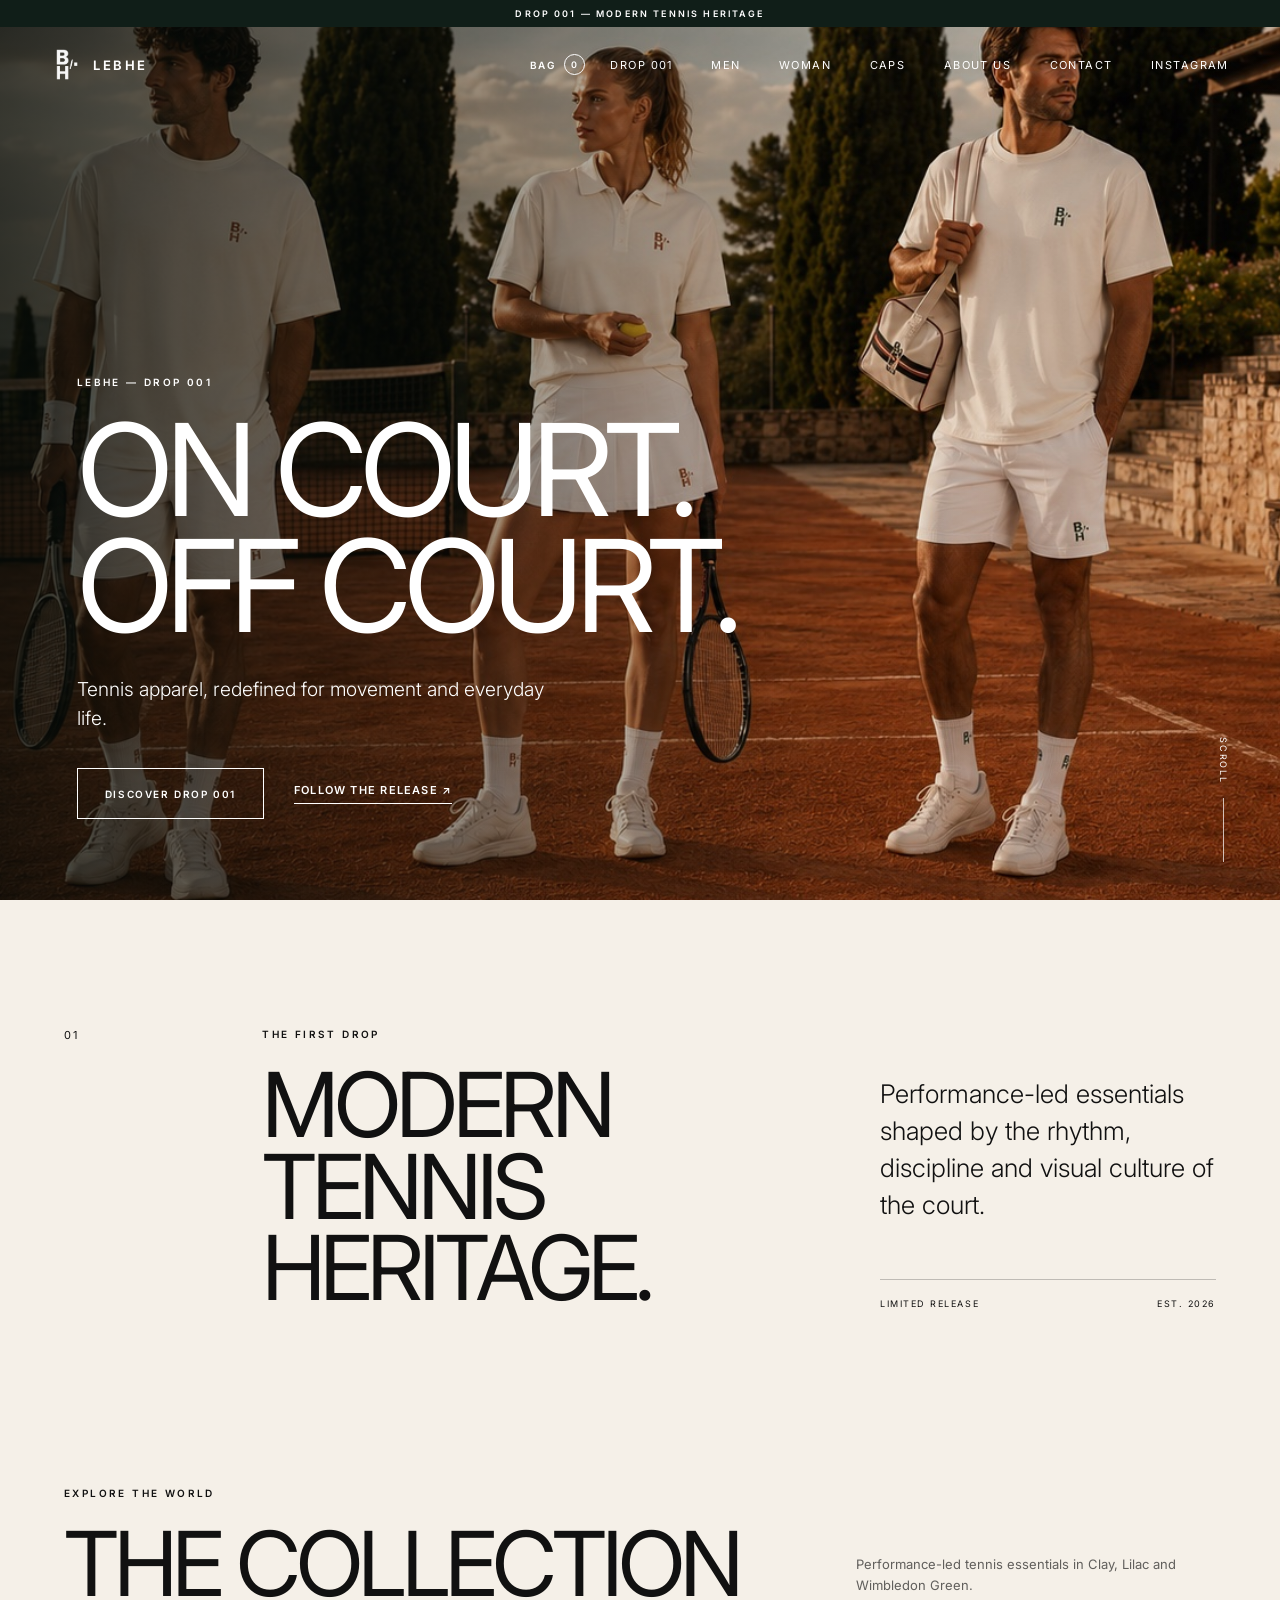
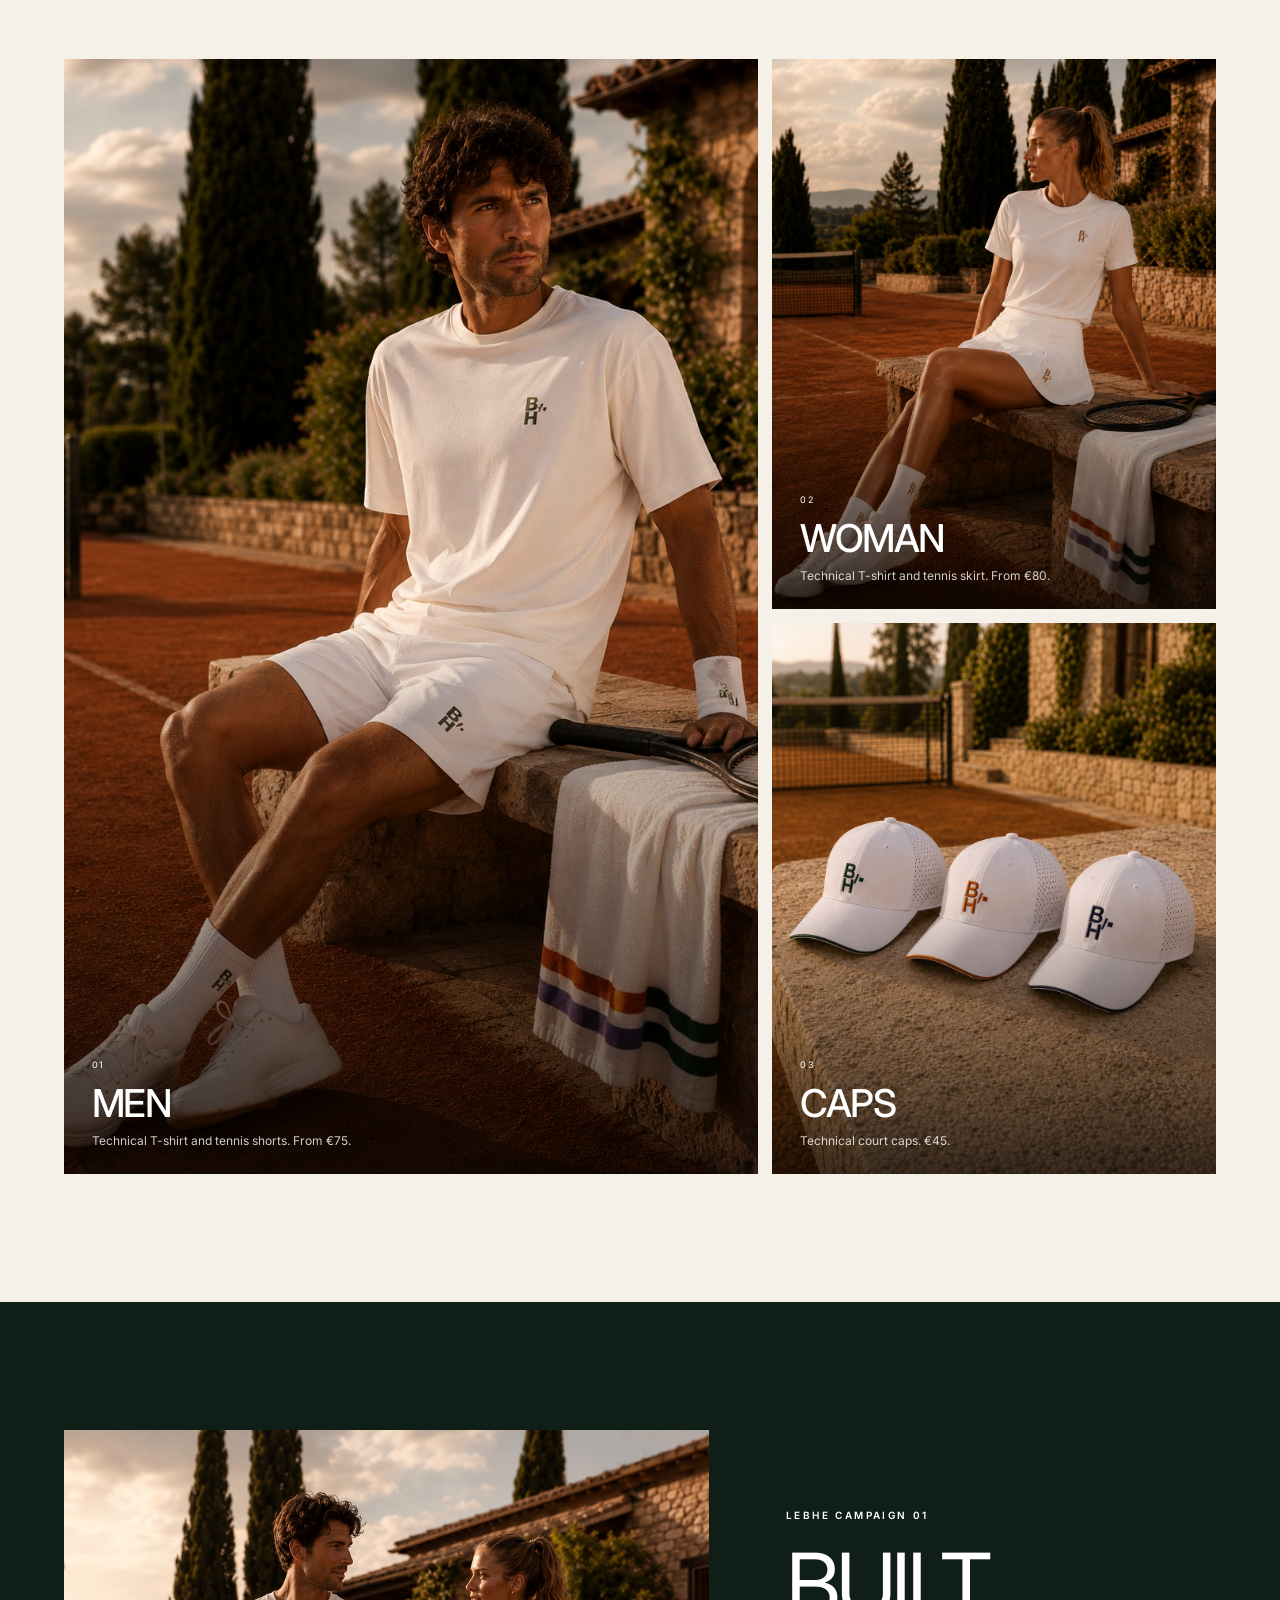
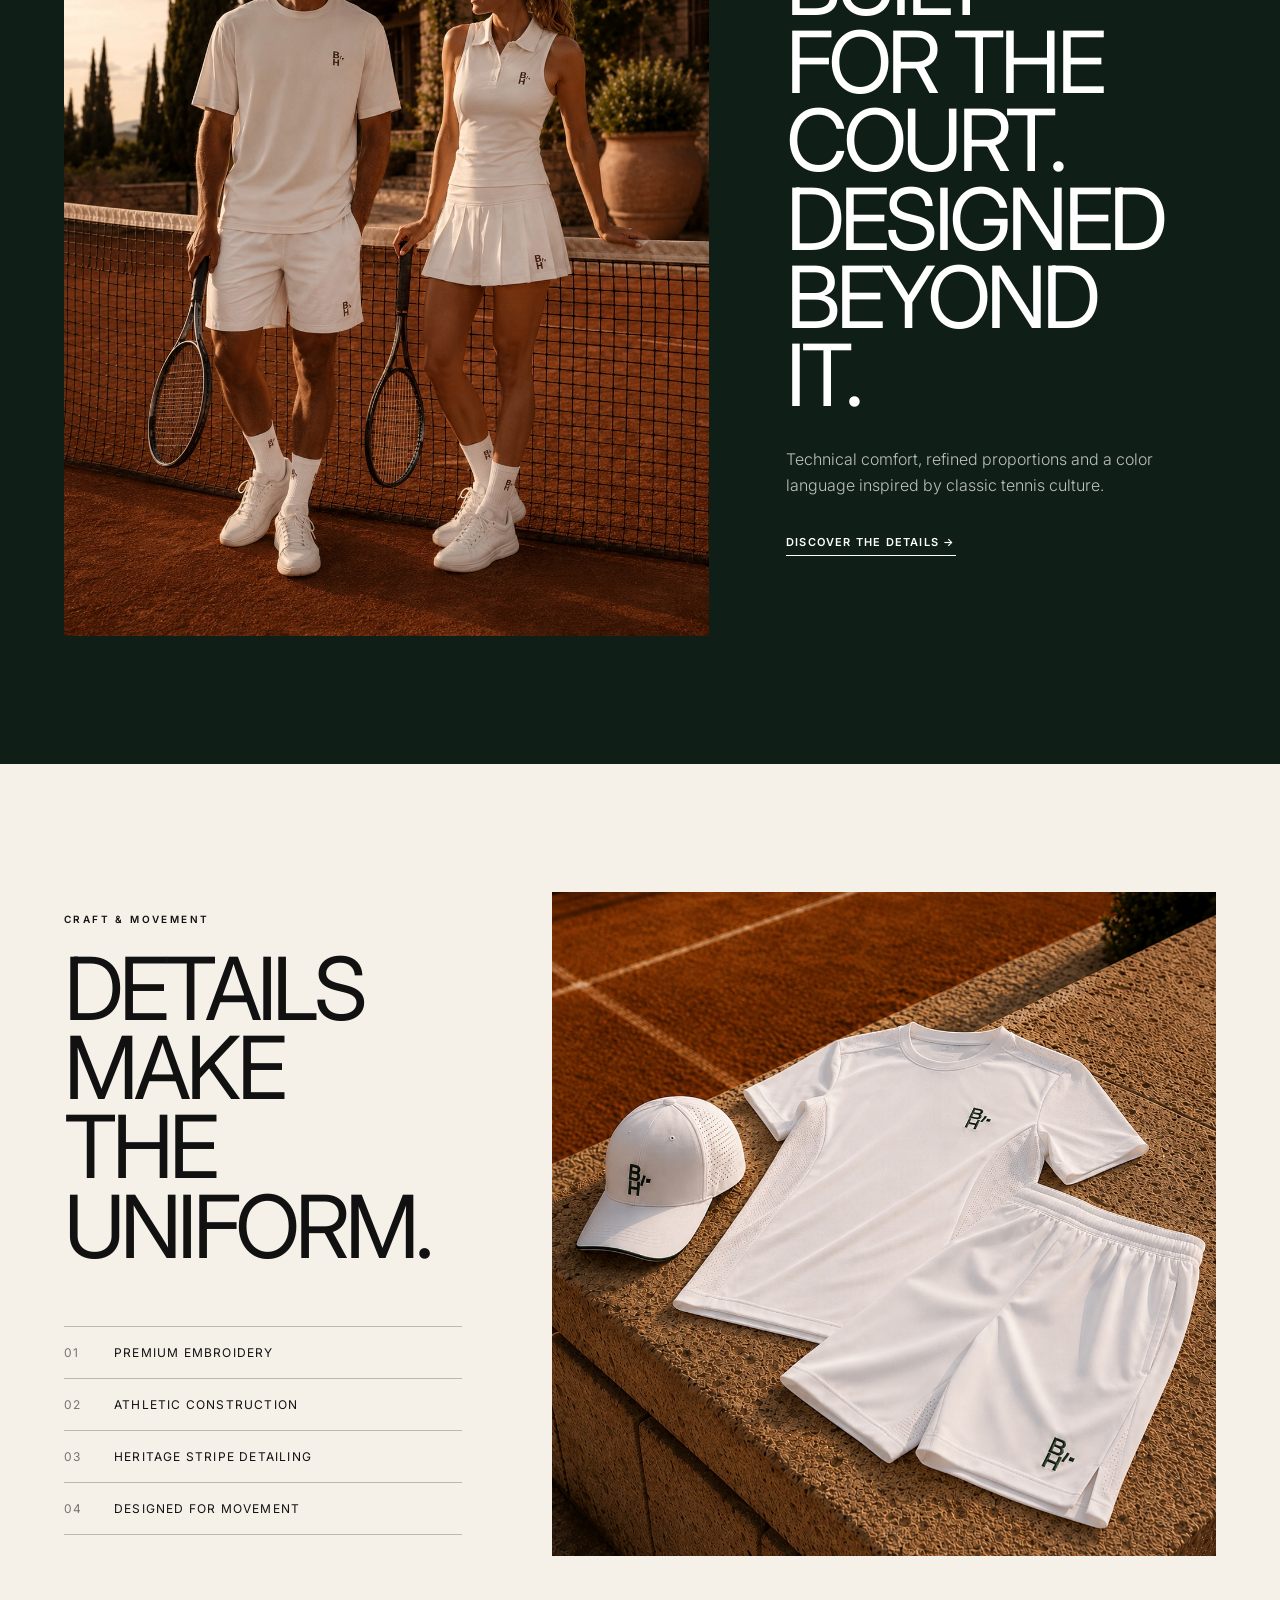
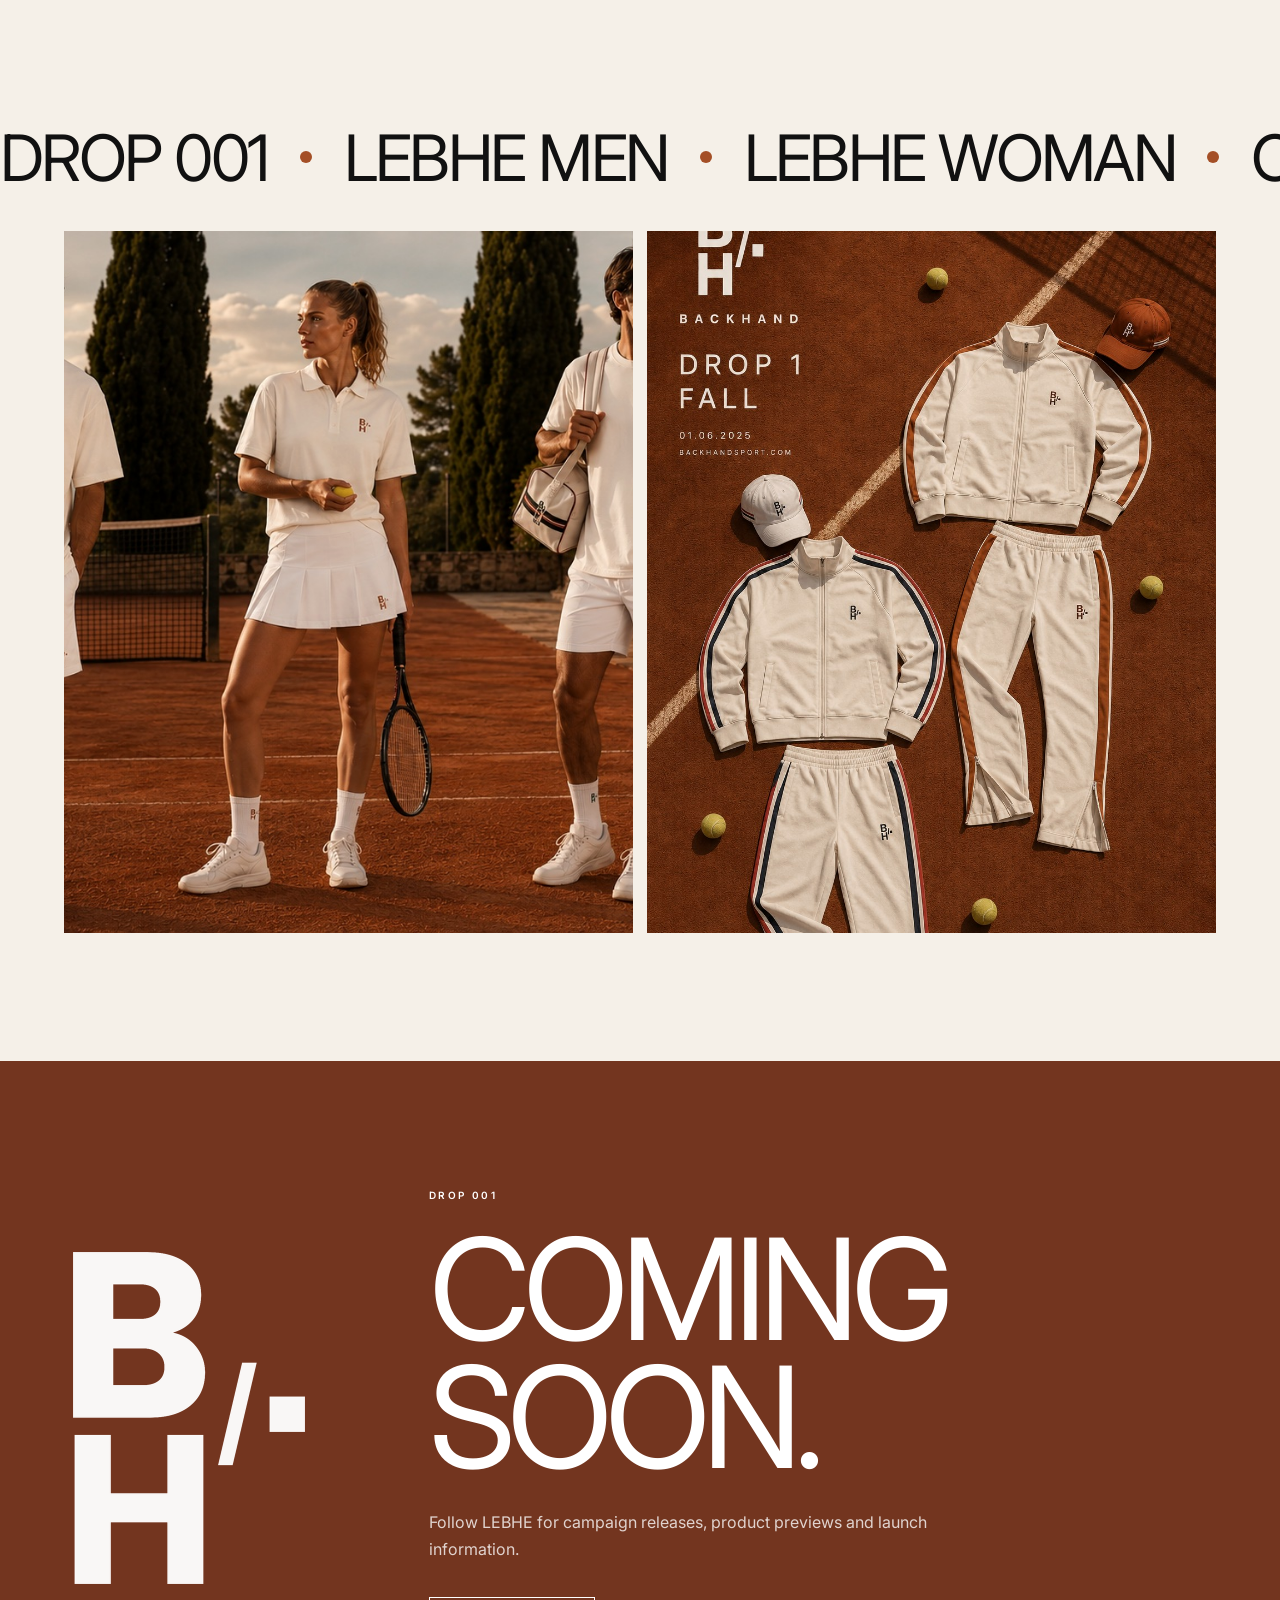
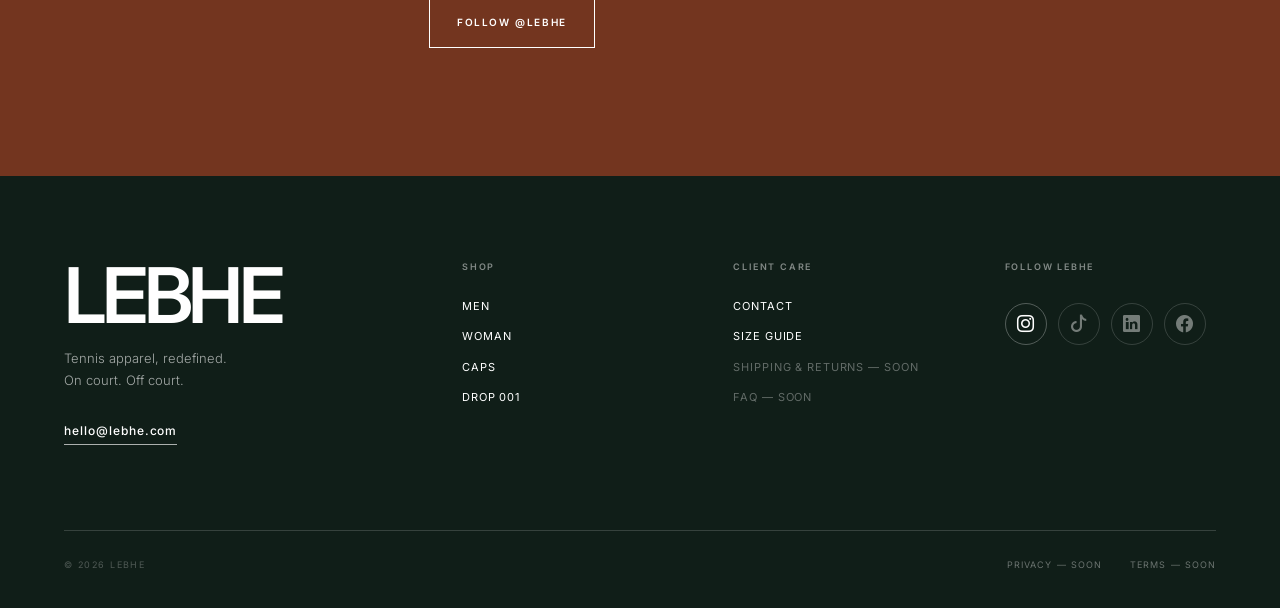
==== index.html @ 0750302a "Add prices to homepage collection cards" ====
<!doctype html>
<html lang="en">
<head>
  <meta charset="utf-8">
  <meta name="viewport" content="width=device-width, initial-scale=1">
  <meta   name="description"   content="Explore LEBHE Drop 001 — technical tennis apparel designed for movement, performance and life beyond the court." >
  <meta name="theme-color" content="#101e18">
  <title>LEBHE — On Court. Off Court.</title>
  <link rel="icon" href="favicon.png">
  <link rel="stylesheet" href="styles.css">
  <script src="script.js" defer></script>
</head>
<body>
  <div class="announcement">   DROP 001 — MODERN TENNIS HERITAGE </div>

  <header class="site-header" id="siteHeader">
    <a class="brand" href="#top" aria-label="LEBHE, home">
      <img src="assets/bh-logo-white.png" alt="" class="brand-mark brand-mark--light">
      <img src="assets/bh-logo-black.png" alt="" class="brand-mark brand-mark--dark">
      <span>LEBHE</span>
    </a>

    <button class="menu-toggle" id="menuToggle" aria-expanded="false" aria-controls="siteNav">
      <span></span><span></span>
      <span class="sr-only">Open menu</span>
    </button>

    <nav class="site-nav" id="siteNav" aria-label="Main navigation">
 <a href="#collection">DROP 001</a>
<a href="men.html">MEN</a>
<a href="woman.html">WOMAN</a>
<a href="caps.html">CAPS</a>
  <a href="#story">ABOUT US</a>
  <a href="#contact">CONTACT</a>
  <a
    href="https://www.instagram.com/lebhe/"
    target="_blank"
    rel="noopener"
  >
    INSTAGRAM
  </a>
</nav>
  </header>

  <main id="top">
    <section class="hero">
      <div class="hero-media" aria-hidden="true"></div>
      <div class="hero-shade"></div>
      <div class="hero-content reveal">
        <p class="eyebrow">LEBHE — DROP 001</p>
        <h1>ON COURT.<br>OFF COURT.</h1>
        <p class="hero-copy">Tennis apparel, redefined for movement and everyday life.</p>
        <div class="hero-actions">
          <a class="button button--light" href="#collection">Discover Drop 001</a>
          <a class="text-link text-link--light" href="https://www.instagram.com/lebhe/" target="_blank" rel="noopener">Follow the release ↗</a>
        </div>
      </div>
      <a class="scroll-cue" href="#story" aria-label="Scroll to the next section">
        <span>Scroll</span><i></i>
      </a>
    </section>

    <section class="intro section" id="story">
      <div class="section-number reveal">01</div>
      <div class="intro-copy reveal">
        <p class="eyebrow">THE FIRST DROP</p>
        <h2>MODERN<br>TENNIS HERITAGE.</h2>
      </div>
      <div class="intro-text reveal">
        <p>Performance-led essentials shaped by the rhythm, discipline and visual culture of the court.</p>
        <div class="meta-row">
          <span>LIMITED RELEASE</span>
          <span>EST. 2026</span>
        </div>
      </div>
    </section>
    
    <section class="collection section" id="collection">
      <div class="section-heading reveal">
        <div>
          <p class="eyebrow">EXPLORE THE WORLD</p>
          <h2>THE COLLECTION</h2>
        </div>
        <p>   Performance-led tennis essentials in Clay, Lilac   and Wimbledon Green. </p>
      </div>

<div class="editorial-grid">

  <a
    class="image-card image-card--tall reveal"
    href="men.html"
    aria-label="Explorar la colección LEBHE Men"
  >
    <img
      src="assets/hero-man.jpg"
      alt="Colección de tenis LEBHE para hombre: camiseta y pantalón"
    >
    <div class="image-card-overlay">
      <span>01</span>
      <h3>MEN</h3>
      <p>Technical T-shirt and tennis shorts. From €75.</p>
    </div>
  </a>

  <a
    class="image-card reveal"
    href="woman.html"
    aria-label="Explorar la colección LEBHE Woman"
  >
    <img
      src="assets/product-woman.jpg"
      alt="Colección de tenis LEBHE para mujer: camiseta y falda"
    >
    <div class="image-card-overlay">
      <span>02</span>
      <h3>WOMAN</h3>
      <p>Technical T-shirt and tennis skirt. From €80.</p>
    </div>
  </a>

  <a
    class="image-card reveal"
    href="caps.html"
    aria-label="Explorar las gorras LEBHE"
  >
    <img
      src="assets/caps.jpg"
      alt="Gorras técnicas blancas LEBHE en verde, clay y azul marino"
    >
    <div class="image-card-overlay">
      <span>03</span>
      <h3>CAPS</h3>
      <p>Technical court caps. €45.</p>
    </div>
  </a>

</div>
    </section>

    <section class="campaign section" id="campaign">
      <div class="campaign-image reveal">
        <img src="assets/campaign-couple.jpg" alt="Dos modelos con conjuntos LEBHE junto a una red de tenis">
      </div>
      <div class="campaign-copy reveal">
        <p class="eyebrow">LEBHE CAMPAIGN 01</p>
        <h2>BUILT FOR THE COURT.<br>DESIGNED BEYOND IT.</h2>
        <p>Technical comfort, refined proportions and a color language inspired by classic tennis culture.</p>
        <a class="text-link" href="#details">Discover the details →</a>
      </div>
    </section>

    <section class="details section" id="details">
      <div class="details-copy reveal">
        <p class="eyebrow">CRAFT & MOVEMENT</p>
        <h2>DETAILS MAKE<br>THE UNIFORM.</h2>
        <ul class="detail-list">
          <li><span>01</span>Premium embroidery</li>
          <li><span>02</span>Athletic construction</li>
          <li><span>03</span>Heritage stripe detailing</li>
          <li><span>04</span>Designed for movement</li>
        </ul>
      </div>
      <div class="details-image reveal">
        <img src="assets/details.jpg" alt="Detalles de una gorra LEBHE: bordado, rayas y tejido técnico">
      </div>
    </section>


    <section class="lookbook">
  <div class="lookbook-track" aria-hidden="true">
    <span>DROP 001</span><i></i>
    <span>LEBHE MEN</span><i></i>
    <span>LEBHE WOMAN</span><i></i>
    <span>ON COURT. OFF COURT.</span><i></i>
    <span>MODERN TENNIS HERITAGE</span><i></i>
    <span>DROP 001</span><i></i>
    <span>LEBHE MEN</span><i></i>
    <span>LEBHE WOMAN</span>
  </div>
      <div class="lookbook-grid">
        <figure class="reveal"><img src="assets/hero-woman.jpg" alt="Look femenino LEBHE en pista de tierra batida"></figure>
        <figure class="reveal"><img src="assets/flatlay.jpg" alt="Conjunto LEBHE colocado sobre una pista de tierra batida"></figure>
      </div>
    </section>

    <section class="coming-soon section">
      <img class="coming-logo reveal" src="assets/bh-logo-white.png" alt="Monograma BH de LEBHE">
      <div class="coming-copy reveal">
        <p class="eyebrow">DROP 001</p>
        <h2>COMING SOON.</h2>
        <p>Follow LEBHE for campaign releases, product previews and launch information.</p>
        <a class="button button--light" href="https://www.instagram.com/lebhe/" target="_blank" rel="noopener">Follow @lebhe</a>
      </div>
    </section>
  </main>

 <footer class="site-footer site-footer--pro" id="contact">

  <div class="footer-brand-block">
    <p class="footer-wordmark">LEBHE</p>

    <p class="footer-tagline">
      Tennis apparel, redefined.<br>
      On court. Off court.
    </p>

    <a
      class="footer-email"
      href="mailto:hello@lebhe.com"
    >
      hello@lebhe.com
    </a>
  </div>

  <div class="footer-column">
    <p class="footer-heading">Shop</p>

    <a href="men.html">Men</a>
    <a href="woman.html">Woman</a>
    <a href="caps.html">Caps</a>
    <a href="#collection">Drop 001</a>
  </div>

  <div class="footer-column">
    <p class="footer-heading">Client care</p>

    <a href="mailto:hello@lebhe.com">Contact</a>

    <span class="footer-disabled">
      Size guide — Soon
    </span>

    <span class="footer-disabled">
      Shipping & returns — Soon
    </span>

    <span class="footer-disabled">
      FAQ — Soon
    </span>
  </div>

 <div class="footer-column">
  <p class="footer-heading">Follow LEBHE</p>

  <div
    class="social-icons"
    aria-label="LEBHE social media"
  >

    <a
      class="social-icon"
      href="https://www.instagram.com/lebhe/"
      target="_blank"
      rel="noopener"
      aria-label="Instagram"
      title="Instagram"
    >
      <i class="bi bi-instagram" aria-hidden="true"></i>
    </a>

    <span
      class="social-icon social-icon--disabled"
      aria-label="TikTok — coming soon"
      title="TikTok — Coming soon"
    >
      <i class="bi bi-tiktok" aria-hidden="true"></i>
    </span>

    <span
      class="social-icon social-icon--disabled"
      aria-label="LinkedIn — coming soon"
      title="LinkedIn — Coming soon"
    >
      <i class="bi bi-linkedin" aria-hidden="true"></i>
    </span>

    <span
      class="social-icon social-icon--disabled"
      aria-label="Facebook — coming soon"
      title="Facebook — Coming soon"
    >
      <i class="bi bi-facebook" aria-hidden="true"></i>
    </span>

  </div>
</div>
<div class="footer-bottom">

  <p class="copyright">
    © <span id="year"></span> LEBHE
  </p>

  <div class="footer-legal">
    <span>Privacy — Soon</span>
    <span>Terms — Soon</span>
  </div>

</div>

</footer>
  <div class="custom-cursor" aria-hidden="true"></div>
</body>
</html>
---- styles.css ----
@import url('https://fonts.googleapis.com/css2?family=Inter:wght@300;400;500;600;700&display=swap');
@import url("https://cdn.jsdelivr.net/npm/bootstrap-icons@1.13.1/font/bootstrap-icons.min.css");

:root {
  --ivory: #f5f0e8;
  --cream: #e8ddd0;
  --clay: #a44f26;
  --deep-clay: #73351f;
  --green: #101e18;
  --navy: #1d2a42;
  --burgundy: #8b2f35;
  --charcoal: #111111;
  --white: #ffffff;
  --header-h: 76px;
}

* { box-sizing: border-box; }
html { scroll-behavior: smooth; }
body {
  margin: 0;
  background: var(--ivory);
  color: var(--charcoal);
  font-family: Inter, Helvetica, Arial, sans-serif;
  -webkit-font-smoothing: antialiased;
}
body.menu-open { overflow: hidden; }
img { display: block; width: 100%; }
a { color: inherit; text-decoration: none; }
button { font: inherit; }
.sr-only {
  position: absolute; width: 1px; height: 1px; padding: 0; margin: -1px;
  overflow: hidden; clip: rect(0,0,0,0); white-space: nowrap; border: 0;
}

.announcement {
  position: fixed; top: 0; inset-inline: 0; z-index: 100;
  height: 27px; display: grid; place-items: center;
  background: var(--green); color: var(--white);
  font-size: 9px; letter-spacing: .24em; font-weight: 600;
}
.site-header {
  position: fixed; top: 27px; inset-inline: 0; z-index: 90;
  height: var(--header-h); padding: 0 4vw;
  display: flex; align-items: center; justify-content: space-between;
  color: var(--white); transition: background .35s, color .35s, border-color .35s;
  border-bottom: 1px solid transparent;
}
.site-header.scrolled {
  background: rgba(245,240,232,.94); color: var(--charcoal);
  border-color: rgba(17,17,17,.14); backdrop-filter: blur(12px);
}
.brand { display: flex; align-items: center; gap: 11px; font-weight: 650; letter-spacing: .19em; font-size: 13px; }
.brand-mark { width: 31px; height: 31px; object-fit: contain; }
.brand-mark--dark { display: none; }
.site-header.scrolled .brand-mark--light { display: none; }
.site-header.scrolled .brand-mark--dark { display: block; }
.site-nav { display: flex; gap: clamp(22px, 3vw, 48px); font-size: 11px; text-transform: uppercase; letter-spacing: .13em; }
.site-nav a { position: relative; padding: 10px 0; }
.site-nav a::after { content:""; position:absolute; left:0; right:100%; bottom:4px; height:1px; background:currentColor; transition:right .3s; }
.site-nav a:hover::after { right:0; }
.menu-toggle { display: none; border: 0; background: transparent; color: inherit; width: 44px; height: 44px; cursor: pointer; }
.menu-toggle span:not(.sr-only) { display: block; width: 22px; height: 1px; margin: 6px auto; background: currentColor; transition: transform .3s; }

.hero { position: relative; min-height: 100svh; overflow: hidden; color: var(--white); }
.hero-media {
  position: absolute; inset: 0;
  background-image: url('assets/hero-woman.jpg');
  background-size: cover; background-position: center 30%;
  transform: scale(1.04); animation: heroDrift 16s ease-in-out infinite alternate;
}
@keyframes heroDrift { to { transform: scale(1.09) translate3d(0,-1%,0); } }
.hero-shade { position:absolute; inset:0; background: linear-gradient(90deg, rgba(5,11,8,.78) 0%, rgba(5,11,8,.35) 43%, rgba(5,11,8,.08) 70%); }
.hero-content {
  position: relative; z-index: 2; min-height: 100svh;
  padding: calc(var(--header-h) + 108px) 6vw 9vh;
  display: flex; flex-direction: column; justify-content: flex-end; align-items: flex-start;
}
.eyebrow { margin: 0 0 24px; font-size: 10px; font-weight: 600; letter-spacing: .24em; text-transform: uppercase; }
.hero h1, .section h2, .coming-soon h2 {
  margin: 0; font-weight: 400; line-height: .91; letter-spacing: -.055em; text-transform: uppercase;
}
.hero h1 { font-size: clamp(64px, 10vw, 155px); max-width: 1000px; }
.hero-copy { max-width: 470px; margin: 30px 0 0; font-size: clamp(15px,1.5vw,20px); line-height: 1.55; font-weight: 300; }
.hero-actions { display: flex; align-items: center; gap: 30px; margin-top: 34px; }
.button { display: inline-flex; justify-content: center; align-items: center; min-height: 51px; padding: 0 27px; border: 1px solid currentColor; font-size: 10px; font-weight: 600; letter-spacing: .16em; text-transform: uppercase; transition: background .25s, color .25s; }
.button--light { color: var(--white); }
.button--light:hover { background: var(--white); color: var(--charcoal); }
.text-link { display:inline-block; padding-bottom:6px; border-bottom:1px solid currentColor; font-size:11px; font-weight:600; letter-spacing:.11em; text-transform:uppercase; }
.text-link--light { color:var(--white); }
.scroll-cue { position:absolute; z-index:2; right:4vw; bottom:38px; display:flex; align-items:center; gap:14px; font-size:9px; letter-spacing:.2em; text-transform:uppercase; writing-mode:vertical-rl; }
.scroll-cue i { display:block; height:64px; width:1px; background:rgba(255,255,255,.7); }

.section { padding: clamp(90px, 10vw, 160px) 5vw; }
.intro { display:grid; grid-template-columns: .35fr 1.35fr .8fr; gap:4vw; align-items:start; }
.section-number { font-size:11px; letter-spacing:.18em; }
.intro h2, .section-heading h2, .campaign h2, .details h2 { font-size: clamp(48px, 7vw, 108px); }
.intro-text { align-self:end; max-width:420px; }
.intro-text > p { font-size: clamp(18px,2vw,26px); line-height:1.45; font-weight:300; }
.meta-row { display:flex; justify-content:space-between; gap:20px; margin-top:55px; padding-top:18px; border-top:1px solid rgba(17,17,17,.24); font-size:9px; letter-spacing:.17em; }

.collection { padding-top: 50px; }
.section-heading { display:flex; align-items:end; justify-content:space-between; gap:40px; margin-bottom:55px; }
.section-heading h2 { margin-top:0; }
.section-heading > p { max-width:360px; margin:0 0 8px; line-height:1.6; font-size:13px; color:rgba(17,17,17,.65); }
.editorial-grid { display:grid; grid-template-columns:1.22fr .78fr; grid-template-rows:repeat(2, minmax(320px, 43vw)); gap:14px; }
.image-card { position:relative; overflow:hidden; background:#d9d0c6; }
.image-card--tall { grid-row:1 / 3; }
.image-card img { height:100%; object-fit:cover; transition:transform .8s cubic-bezier(.2,.75,.2,1); }
.image-card:hover img { transform:scale(1.035); }
.image-card::after { content:""; position:absolute; inset:0; background:linear-gradient(180deg,transparent 50%,rgba(0,0,0,.7)); }
.image-card-overlay { position:absolute; z-index:2; inset:auto 28px 26px; color:var(--white); }
.image-card-overlay span { font-size:9px; letter-spacing:.16em; }
.image-card-overlay h3 { margin:8px 0 7px; font-size:clamp(28px,3vw,52px); font-weight:500; letter-spacing:-.04em; }
.image-card-overlay p { margin:0; font-size:12px; opacity:.8; }

.campaign { background:var(--green); color:var(--white); display:grid; grid-template-columns:1.2fr .8fr; gap:6vw; align-items:center; }
.campaign-image { min-height:740px; overflow:hidden; }
.campaign-image img { height:100%; min-height:740px; object-fit:cover; object-position:center 30%; transition:transform 1s ease; }
.campaign-image:hover img { transform:scale(1.02); }
.campaign-copy { padding-right:4vw; }
.campaign-copy h2 { font-size:clamp(52px,6.7vw,104px); }
.campaign-copy > p:not(.eyebrow) { max-width:490px; margin:32px 0; line-height:1.65; color:rgba(255,255,255,.72); font-weight:300; }

.details { display:grid; grid-template-columns:.75fr 1.25fr; gap:7vw; align-items:center; }
.details h2 { font-size:clamp(52px,6.8vw,105px); }
.detail-list { list-style:none; padding:0; margin:60px 0 0; border-top:1px solid rgba(17,17,17,.25); }
.detail-list li { display:grid; grid-template-columns:50px 1fr; padding:18px 0; border-bottom:1px solid rgba(17,17,17,.25); font-size:12px; letter-spacing:.1em; text-transform:uppercase; }
.detail-list span { opacity:.55; }
.details-image { overflow:hidden; }
.details-image img { aspect-ratio:1/1; object-fit:cover; transition:transform 1s ease; }
.details-image:hover img { transform:scale(1.025); }

.lookbook { overflow:hidden; padding:0 0 clamp(90px,10vw,150px); }
.lookbook-track { width:max-content; display:flex; align-items:center; gap:32px; padding:35px 0; animation:marquee 30s linear infinite; font-size:clamp(30px,5vw,82px); letter-spacing:-.04em; white-space:nowrap; }
.lookbook-track i { width:12px; height:12px; background:var(--clay); border-radius:50%; }
@keyframes marquee { to { transform:translateX(-50%); } }
.lookbook-grid { display:grid; grid-template-columns:1fr 1fr; gap:14px; padding:0 5vw; }
.lookbook-grid figure { margin:0; overflow:hidden; height:min(78vh,900px); }
.lookbook-grid img { height:100%; object-fit:cover; transition:transform .8s ease; }
.lookbook-grid figure:hover img { transform:scale(1.03); }

.coming-soon { min-height:78vh; background:var(--deep-clay); color:var(--white); display:grid; grid-template-columns:.35fr 1fr; align-items:center; gap:7vw; }
.coming-logo { max-width:250px; opacity:.92; }
.coming-copy h2 { font-size:clamp(74px,11vw,175px); }
.coming-copy > p:not(.eyebrow) { max-width:500px; line-height:1.65; opacity:.78; margin:28px 0 35px; }

.site-footer { padding:65px 5vw 45px; background:var(--charcoal); color:var(--white); display:grid; grid-template-columns:1.2fr 1fr auto; gap:40px; align-items:end; }
.footer-wordmark { margin:0 0 12px; font-size:clamp(46px,6vw,90px); font-weight:600; letter-spacing:-.05em; }
.site-footer > div:first-child > p:last-child { margin:0; font-size:12px; opacity:.55; }
.footer-links { display:grid; grid-template-columns:repeat(2,minmax(110px,1fr)); gap:17px 35px; font-size:10px; letter-spacing:.14em; text-transform:uppercase; }
.copyright { margin:0; font-size:9px; letter-spacing:.16em; opacity:.55; }

.reveal { opacity:0; transform:translateY(28px); transition:opacity .8s ease, transform .8s cubic-bezier(.2,.75,.25,1); }
.reveal.visible { opacity:1; transform:none; }

@media (max-width: 850px) {
  :root { --header-h: 64px; }
  .site-header { padding:0 20px; }
  .menu-toggle { display:block; z-index:2; }
  .site-nav {
    position:fixed; inset:27px 0 0; background:var(--ivory); color:var(--charcoal);
    display:flex; flex-direction:column; justify-content:center; align-items:center; gap:28px;
    transform:translateY(-110%); transition:transform .4s cubic-bezier(.2,.75,.2,1);
    font-size:15px;
  }
  .site-nav.open { transform:none; }
  .site-header:not(.scrolled) .brand-mark--light { display:block; }
  .site-header:not(.scrolled) .brand-mark--dark { display:none; }
  .site-header.menu-active { color:var(--charcoal); }
  .site-header.menu-active .brand-mark--light { display:none; }
  .site-header.menu-active .brand-mark--dark { display:block; }
  .site-header.menu-active .menu-toggle span:first-child { transform:translateY(3.5px) rotate(45deg); }
  .site-header.menu-active .menu-toggle span:nth-child(2) { transform:translateY(-3.5px) rotate(-45deg); }
  .hero-content { padding-inline:24px; padding-bottom:70px; }
  .hero h1 { font-size:clamp(56px,17vw,90px); }
  .hero-shade { background:linear-gradient(0deg,rgba(5,11,8,.82) 0%,rgba(5,11,8,.16) 70%); }
  .hero-media { background-position:60% center; }
  .hero-actions { flex-direction:column; align-items:flex-start; gap:22px; }
  .scroll-cue { display:none; }
  .section { padding:88px 22px; }
  .intro { grid-template-columns:1fr; gap:28px; }
  .section-number { display:none; }
  .intro-text { max-width:none; }
  .section-heading { align-items:flex-start; flex-direction:column; margin-bottom:34px; }
  .editorial-grid { grid-template-columns:1fr; grid-template-rows:none; }
  .image-card, .image-card--tall { min-height:65vh; grid-row:auto; }
  .campaign { grid-template-columns:1fr; gap:55px; }
  .campaign-image, .campaign-image img { min-height:70vh; }
  .campaign-copy { padding:0; }
  .details { grid-template-columns:1fr; gap:55px; }
  .details-copy { order:2; }
  .details-image { order:1; }
  .lookbook-grid { grid-template-columns:1fr; padding:0 12px; }
  .lookbook-grid figure { height:75vh; }
  .coming-soon { grid-template-columns:1fr; text-align:left; }
  .coming-logo { max-width:140px; }
  .site-footer { grid-template-columns:1fr; align-items:start; }
  .copyright { margin-top:20px; }
}/* Cápsulas de color */
.capsules {
  padding-top: 45px;
  background: var(--cream);
}

.capsule-grid {
  display: grid;
  grid-template-columns: repeat(2, minmax(0, 1fr));
  gap: 14px;
}

.capsule-card {
  --accent: var(--clay);

  position: relative;
  aspect-ratio: 4 / 5;
  overflow: hidden;
  background: #d8d0c6;
  color: var(--white);
}

.capsule-card[data-accent="orange"] {
  --accent: #b95a2c;
}

.capsule-card[data-accent="lilac"] {
  --accent: #9b86b8;
}

.capsule-card[data-accent="green"] {
  --accent: #123f2b;
}

.capsule-card::after {
  content: "";
  position: absolute;
  inset: 0;
  background:
    linear-gradient(
      180deg,
      transparent 48%,
      rgba(0, 0, 0, 0.72) 100%
    );
}

.capsule-card img {
  height: 100%;
  object-fit: cover;
  transition: transform 1s cubic-bezier(.2, .75, .2, 1);
}

.capsule-card:hover img {
  transform: scale(1.035);
}

.capsule-card__content {
  position: absolute;
  right: 28px;
  bottom: 26px;
  left: 28px;
  z-index: 2;
}

.capsule-card__content span {
  display: flex;
  align-items: center;
  gap: 10px;
  font-size: 9px;
  letter-spacing: 0.17em;
}

.capsule-card__content span::before {
  content: "";
  width: 9px;
  height: 9px;
  border-radius: 50%;
  background: var(--accent);
}

.capsule-card__content h3 {
  margin: 10px 0 0;
  font-size: clamp(30px, 4vw, 62px);
  font-weight: 400;
  letter-spacing: -0.045em;
}

@media (max-width: 850px) {
  .capsule-grid {
    grid-template-columns: 1fr;
  }

  .capsule-card {
    min-height: 68vh;
    aspect-ratio: auto;
  }
}/* Acabado editorial */
body {
  overflow-x: hidden;
}

::selection {
  background: var(--clay);
  color: var(--white);
}

section[id],
article[id],
footer[id] {
  scroll-margin-top: 110px;
}

h1,
h2,
h3 {
  text-wrap: balance;
}

a:focus-visible,
button:focus-visible {
  outline: 1px solid currentColor;
  outline-offset: 5px;
}

.image-card img,
.capsule-card img,
.campaign-image img,
.details-image img,
.lookbook-grid img {
  filter: saturate(0.94) contrast(1.025);
}
/* Cursor circular */
.custom-cursor {
  position: fixed;
  top: 0;
  left: 0;
  z-index: 9999;

  width: 18px;
  height: 18px;

  border: 1px solid #ffffff;
  border-radius: 50%;
  background: transparent;

  opacity: 0;
  pointer-events: none;
  mix-blend-mode: difference;

  transform: translate(-50%, -50%);

  transition:
    width 220ms ease,
    height 220ms ease,
    background-color 220ms ease,
    opacity 160ms ease;
}

.custom-cursor.is-visible {
  opacity: 1;
}

.custom-cursor.is-hovering {
  width: 52px;
  height: 52px;
  background-color: #ffffff;
}

/* Ocultar el cursor tradicional solo en ordenador */
@media (hover: hover) and (pointer: fine) {
  body,
  a,
  button {
    cursor: none;
  }
}

/* No mostrar el cursor personalizado en móvil o tablet */
@media (hover: none), (pointer: coarse) {
  .custom-cursor {
    display: none;
  }
}


/* Highlight elegante del menú */
.site-nav a {
  position: relative;
  display: inline-block;

  transition:
    opacity 220ms ease,
    transform 220ms ease,
    color 220ms ease;
}

.site-nav a::after {
  content: "";
  position: absolute;

  right: 100%;
  bottom: -5px;
  left: 0;

  height: 1px;
  background: currentColor;

  transition: right 280ms cubic-bezier(0.22, 1, 0.36, 1);
}

.site-nav a:hover {
  color: var(--clay, #b45c36);
  transform: translateY(-2px);
}

.site-nav a:hover::after {
  right: 0;
}

/* En la cabecera transparente se mantiene un contraste claro */
.site-header:not(.scrolled) .site-nav a:hover {
  color: #ffffff;
}
/* Colecciones LEBHE Men y LEBHE Woman */
.gender-collections {
  padding: 80px 24px;
  background: #f4f1ea;
}

.gender-collection {
  max-width: 1500px;
  margin: 0 auto 120px;
}

.gender-collection:last-child {
  margin-bottom: 0;
}

.gender-collection .section-heading {
  margin-bottom: 32px;
}

.gender-collection .section-heading h2 {
  margin: 8px 0 0;
  font-size: clamp(42px, 7vw, 100px);
  font-weight: 400;
  line-height: 0.95;
  letter-spacing: -0.05em;
}

/* Tres colores por colección */
.set-grid {
  display: grid;
  grid-template-columns: repeat(3, minmax(0, 1fr));
  gap: 14px;
}

.set-card {
  position: relative;
  aspect-ratio: 4 / 5;
  overflow: hidden;
  background: #d9d4cc;
  color: #ffffff;
}

.set-card::after {
  content: "";
  position: absolute;
  inset: 0;
  background:
    linear-gradient(
      180deg,
      transparent 48%,
      rgba(0, 0, 0, 0.72) 100%
    );
  pointer-events: none;
}

.set-card img {
  width: 100%;
  height: 100%;
  display: block;
  object-fit: cover;

  transition:
    transform 900ms cubic-bezier(0.22, 1, 0.36, 1),
    filter 500ms ease;
}

.set-card:hover img {
  transform: scale(1.035);
  filter: brightness(0.94);
}

.set-card__label {
  position: absolute;
  right: 24px;
  bottom: 24px;
  left: 24px;
  z-index: 2;
}

.set-card__label span {
  display: flex;
  align-items: center;
  gap: 9px;

  font-size: 10px;
  letter-spacing: 0.16em;
}

.set-card__label span::before {
  content: "";
  width: 9px;
  height: 9px;
  border-radius: 50%;
  background: #ffffff;
}

/* Color identificativo de cada set */
.set-card[data-color="orange"] .set-card__label span::before {
  background: #b95b32;
}

.set-card[data-color="lilac"] .set-card__label span::before {
  background: #665078;
}

.set-card[data-color="green"] .set-card__label span::before {
  background: #153d2d;
}

.set-card__label h3 {
  margin: 10px 0 0;
  font-size: clamp(24px, 3vw, 46px);
  font-weight: 400;
  line-height: 1;
  letter-spacing: -0.035em;
}

/* Tablet */
@media (max-width: 1000px) {
  .set-grid {
    grid-template-columns: repeat(2, minmax(0, 1fr));
  }
}

/* Móvil */
@media (max-width: 650px) {
  .gender-collections {
    padding: 60px 14px;
  }

  .gender-collection {
    margin-bottom: 80px;
  }

  .set-grid {
    grid-template-columns: 1fr;
  }

  .set-card {
    min-height: 68vh;
    aspect-ratio: auto;
  }
}
@media (prefers-reduced-motion: reduce) {
  html { scroll-behavior:auto; }
  *, *::before, *::after { animation-duration:.01ms !important; animation-iteration-count:1 !important; transition-duration:.01ms !important; }
}
/* Professional LEBHE footer */

.site-footer.site-footer--pro {
  display: grid;
  grid-template-columns:
    minmax(280px, 1.6fr)
    repeat(3, minmax(130px, 1fr));

  gap: 60px;
  align-items: start;

  padding: 85px 5vw 38px;

  background: var(--green);
  color: var(--white);
}

.site-footer--pro .footer-brand-block {
  max-width: 420px;
}

.site-footer--pro .footer-wordmark {
  margin: 0 0 18px;

  font-size: clamp(52px, 6vw, 94px);
  font-weight: 600;
  line-height: 0.9;
  letter-spacing: -0.055em;
}

.site-footer--pro .footer-tagline {
  margin: 0 0 28px;

  font-size: 13px;
  font-weight: 300;
  line-height: 1.65;

  color: rgba(255, 255, 255, 0.62);
}

.site-footer--pro .footer-email {
  display: inline-block;

  padding-bottom: 6px;

  border-bottom: 1px solid rgba(255, 255, 255, 0.65);

  font-size: 12px;
  font-weight: 500;
  letter-spacing: 0.08em;

  transition:
    color 220ms ease,
    border-color 220ms ease;
}

.site-footer--pro .footer-email:hover {
  color: var(--clay);
  border-color: var(--clay);
}

.footer-column {
  display: flex;
  flex-direction: column;
  align-items: flex-start;
  gap: 15px;
}

.footer-heading {
  margin: 0 0 12px;

  font-size: 9px;
  font-weight: 600;
  letter-spacing: 0.2em;
  text-transform: uppercase;

  color: rgba(255, 255, 255, 0.48);
}

.footer-column a,
.footer-column span {
  font-size: 11px;
  line-height: 1.4;
  letter-spacing: 0.08em;
  text-transform: uppercase;
}

.footer-column a {
  transition:
    color 220ms ease,
    transform 220ms ease;
}

.footer-column a:hover {
  color: var(--clay);
  transform: translateX(4px);
}

.footer-disabled {
  color: rgba(255, 255, 255, 0.34);
  cursor: default;
}

.footer-bottom {
  grid-column: 1 / -1;

  display: flex;
  justify-content: space-between;
  align-items: center;
  gap: 30px;

  margin-top: 25px;
  padding-top: 28px;

  border-top: 1px solid rgba(255, 255, 255, 0.16);
}

.site-footer--pro .copyright {
  margin: 0;

  font-size: 9px;
  letter-spacing: 0.16em;

  color: rgba(255, 255, 255, 0.48);
}

.footer-legal {
  display: flex;
  gap: 28px;

  font-size: 9px;
  letter-spacing: 0.12em;
  text-transform: uppercase;

  color: rgba(255, 255, 255, 0.38);
}

@media (max-width: 900px) {
  .site-footer.site-footer--pro {
    grid-template-columns: repeat(2, minmax(0, 1fr));
    gap: 50px 30px;
  }

  .footer-brand-block {
    grid-column: 1 / -1;
  }
}

@media (max-width: 560px) {
  .site-footer.site-footer--pro {
    grid-template-columns: 1fr;
    padding: 70px 22px 32px;
  }

  .footer-brand-block {
    grid-column: auto;
  }

  .footer-bottom {
    flex-direction: column;
    align-items: flex-start;
  }

  .footer-legal {
    flex-direction: column;
    gap: 12px;
  }
}
/* LEBHE social icons */

.social-icons {
  display: flex;
  flex-wrap: wrap;
  gap: 11px;
  margin-top: 4px;
}

.footer-column .social-icon {
  width: 42px;
  height: 42px;

  display: inline-flex;
  align-items: center;
  justify-content: center;

  background-color: transparent;
  border: 1px solid rgba(255, 255, 255, 0.28);
  border-radius: 50%;

  color: var(--white);
  font-size: 17px;
  line-height: 1;

  transition:
    color 220ms ease,
    background-color 220ms ease,
    border-color 220ms ease,
    transform 220ms ease;
}

.footer-column .social-icon i {
  color: inherit;
  font-size: inherit;
}

.footer-column a.social-icon:hover {
  color: var(--green);
  background-color: var(--clay);
  border-color: var(--clay);
  transform: translateY(-3px);
}

.footer-column .social-icon--disabled {
  color: rgba(255, 255, 255, 0.42);
  background-color: transparent;
  border-color: rgba(255, 255, 255, 0.16);
  cursor: default;
}

@media (max-width: 560px) {
  .footer-column .social-icon {
    width: 46px;
    height: 46px;
    font-size: 18px;
  }
}
/* LEBHE ecommerce controls */

.product-price {
  margin: 18px 0 32px;
  font-size: 18px;
  font-weight: 500;
  letter-spacing: 0.03em;
}

.size-selector {
  margin: 34px 0 0;
  padding: 0;
  border: 0;
}

.size-heading {
  margin: 0 0 14px;
  padding: 0;
  font-size: 10px;
  font-weight: 600;
  letter-spacing: 0.16em;
  text-transform: uppercase;
}

.size-options {
  display: grid;
  grid-template-columns: repeat(4, minmax(48px, 1fr));
  gap: 9px;
  max-width: 360px;
}

.size-button {
  min-height: 48px;
  padding: 10px;
  border: 1px solid rgba(17, 17, 17, 0.3);
  background: transparent;
  color: var(--charcoal);
  cursor: pointer;
  transition:
    background-color 180ms ease,
    color 180ms ease,
    border-color 180ms ease;
}

.size-button:hover,
.size-button.is-active {
  background: var(--charcoal);
  border-color: var(--charcoal);
  color: var(--white);
}

.add-to-cart-button {
  width: 100%;
  max-width: 360px;
  min-height: 56px;
  margin-top: 18px;
  padding: 15px 22px;
  border: 1px solid var(--green);
  background: var(--green);
  color: var(--white);
  font-size: 11px;
  font-weight: 600;
  letter-spacing: 0.14em;
  text-transform: uppercase;
  cursor: pointer;
  transition:
    background-color 220ms ease,
    border-color 220ms ease,
    transform 220ms ease;
}

.add-to-cart-button:hover {
  background: var(--clay);
  border-color: var(--clay);
  transform: translateY(-2px);
}

.add-to-cart-button:disabled {
  background: rgba(17, 17, 17, 0.12);
  border-color: transparent;
  color: rgba(17, 17, 17, 0.45);
  cursor: not-allowed;
  transform: none;
}

@media (max-width: 560px) {
  .size-options,
  .add-to-cart-button {
    max-width: none;
  }
}
/* LEBHE shopping bag */

body.cart-open {
  overflow: hidden;
}

.cart-trigger {
  position: relative;
  z-index: 2;

  display: inline-flex;
  align-items: center;
  gap: 9px;

  margin-left: auto;
  margin-right: clamp(14px, 2vw, 28px);
  padding: 10px 0;

  border: 0;
  background: transparent;
  color: inherit;

  font-size: 10px;
  font-weight: 600;
  letter-spacing: 0.13em;
  text-transform: uppercase;

  cursor: pointer;
}

.cart-trigger__count {
  min-width: 21px;
  height: 21px;
  padding: 0 5px;

  display: inline-grid;
  place-items: center;

  border: 1px solid currentColor;
  border-radius: 999px;

  font-size: 9px;
  line-height: 1;
}

.cart-overlay {
  position: fixed;
  inset: 0;
  z-index: 300;

  background: rgba(8, 15, 12, 0.52);
  backdrop-filter: blur(3px);

  opacity: 0;
  visibility: hidden;
  pointer-events: none;

  transition:
    opacity 320ms ease,
    visibility 320ms ease;
}

.cart-drawer {
  position: fixed;
  top: 0;
  right: 0;
  z-index: 310;

  width: min(450px, 100%);
  height: 100svh;

  display: flex;
  flex-direction: column;

  background: var(--ivory);
  color: var(--charcoal);

  transform: translateX(100%);

  transition:
    transform 420ms cubic-bezier(0.22, 1, 0.36, 1);
}

body.cart-open .cart-overlay {
  opacity: 1;
  visibility: visible;
  pointer-events: auto;
}

body.cart-open .cart-drawer {
  transform: translateX(0);
}

.cart-drawer__header {
  min-height: 88px;
  padding: 22px 26px;

  display: flex;
  align-items: center;
  justify-content: space-between;
  gap: 24px;

  border-bottom: 1px solid rgba(17, 17, 17, 0.16);
}

.cart-drawer__title {
  margin: 0;

  font-size: 13px;
  font-weight: 600;
  letter-spacing: 0.16em;
  text-transform: uppercase;
}

.cart-close {
  width: 42px;
  height: 42px;

  display: grid;
  place-items: center;

  border: 1px solid rgba(17, 17, 17, 0.22);
  border-radius: 50%;
  background: transparent;
  color: var(--charcoal);

  font-size: 21px;
  cursor: pointer;

  transition:
    background-color 200ms ease,
    color 200ms ease,
    transform 200ms ease;
}

.cart-close:hover {
  background: var(--charcoal);
  color: var(--white);
  transform: rotate(4deg);
}

.cart-items {
  flex: 1;
  overflow-y: auto;
  padding: 8px 26px 30px;
}

.cart-empty {
  min-height: 55vh;

  display: flex;
  flex-direction: column;
  align-items: center;
  justify-content: center;

  text-align: center;
}

.cart-empty p {
  margin: 0 0 12px;

  font-size: 24px;
  font-weight: 400;
  letter-spacing: -0.035em;
}

.cart-empty span {
  max-width: 260px;

  font-size: 12px;
  line-height: 1.65;
  color: rgba(17, 17, 17, 0.58);
}

.cart-item {
  display: grid;
  grid-template-columns: 86px minmax(0, 1fr);
  gap: 17px;

  padding: 22px 0;

  border-bottom: 1px solid rgba(17, 17, 17, 0.16);
}

.cart-item__image {
  width: 86px;
  height: 108px;

  object-fit: cover;
  background: #d8d0c6;
}

.cart-item__details {
  min-width: 0;
}

.cart-item__name {
  margin: 2px 0 8px;

  font-size: 13px;
  font-weight: 600;
  letter-spacing: 0.04em;
  text-transform: uppercase;
}

.cart-item__variant {
  margin: 0 0 10px;

  font-size: 10px;
  line-height: 1.6;
  letter-spacing: 0.1em;
  text-transform: uppercase;
  color: rgba(17, 17, 17, 0.55);
}

.cart-item__price {
  margin: 0;

  font-size: 13px;
  font-weight: 500;
}

.cart-item__actions {
  display: flex;
  align-items: center;
  justify-content: space-between;
  gap: 16px;

  margin-top: 17px;
}

.cart-quantity {
  display: inline-flex;
  align-items: center;

  border: 1px solid rgba(17, 17, 17, 0.22);
}

.cart-quantity button {
  width: 32px;
  height: 32px;

  border: 0;
  background: transparent;
  color: var(--charcoal);

  cursor: pointer;
}

.cart-quantity span {
  min-width: 26px;
  text-align: center;
  font-size: 11px;
}

.cart-remove {
  padding: 5px 0;

  border: 0;
  border-bottom: 1px solid currentColor;
  background: transparent;
  color: rgba(17, 17, 17, 0.58);

  font-size: 9px;
  letter-spacing: 0.11em;
  text-transform: uppercase;

  cursor: pointer;
}

.cart-drawer__footer {
  padding: 22px 26px 26px;

  border-top: 1px solid rgba(17, 17, 17, 0.16);
  background: var(--ivory);
}

.cart-subtotal {
  display: flex;
  justify-content: space-between;
  gap: 24px;

  margin-bottom: 18px;

  font-size: 12px;
  font-weight: 600;
  letter-spacing: 0.11em;
  text-transform: uppercase;
}

.cart-checkout-button {
  width: 100%;
  min-height: 56px;

  border: 1px solid var(--green);
  background: var(--green);
  color: var(--white);

  font-size: 10px;
  font-weight: 600;
  letter-spacing: 0.15em;
  text-transform: uppercase;

  cursor: pointer;
}

.cart-checkout-button:disabled {
  border-color: rgba(17, 17, 17, 0.12);
  background: rgba(17, 17, 17, 0.1);
  color: rgba(17, 17, 17, 0.42);
  cursor: not-allowed;
}

.cart-checkout-note {
  margin: 13px 0 0;

  font-size: 9px;
  line-height: 1.5;
  letter-spacing: 0.06em;
  text-align: center;
  color: rgba(17, 17, 17, 0.5);
}

.cart-toast {
  position: fixed;
  right: 24px;
  bottom: 24px;
  z-index: 330;

  padding: 15px 19px;

  background: var(--green);
  color: var(--white);

  font-size: 10px;
  font-weight: 600;
  letter-spacing: 0.11em;
  text-transform: uppercase;

  opacity: 0;
  transform: translateY(12px);
  pointer-events: none;

  transition:
    opacity 220ms ease,
    transform 220ms ease;
}

.cart-toast.is-visible {
  opacity: 1;
  transform: translateY(0);
}

@media (max-width: 850px) {
  .cart-trigger {
    margin-right: 7px;
  }

  .site-header.menu-active .cart-trigger {
    color: var(--charcoal);
  }
}

@media (max-width: 560px) {
  .cart-trigger__label {
    display: none;
  }

  .cart-drawer__header {
    min-height: 76px;
    padding: 17px 20px;
  }

  .cart-items {
    padding-inline: 20px;
  }

  .cart-drawer__footer {
    padding: 19px 20px 22px;
  }

  .cart-toast {
    right: 16px;
    bottom: 16px;
    left: 16px;
    text-align: center;
  }
}
/* LEBHE product information accordions */

.product-support {
  width: 100%;
  max-width: 360px;
  margin-top: 30px;
  border-top: 1px solid rgba(17, 17, 17, 0.22);
}

.product-support details {
  border-bottom: 1px solid rgba(17, 17, 17, 0.22);
}

.product-support summary {
  min-height: 54px;
  padding: 16px 2px;

  display: flex;
  align-items: center;
  justify-content: space-between;
  gap: 20px;

  list-style: none;
  cursor: pointer;

  font-size: 10px;
  font-weight: 600;
  letter-spacing: 0.14em;
  text-transform: uppercase;
}

.product-support summary::-webkit-details-marker {
  display: none;
}

.product-support summary::after {
  content: "+";

  flex: 0 0 auto;

  font-size: 18px;
  font-weight: 300;
  line-height: 1;

  transition: transform 220ms ease;
}

.product-support details[open] summary::after {
  content: "−";
}

.product-support summary:hover {
  color: var(--clay);
}

.product-support summary:focus-visible {
  outline: 2px solid var(--clay);
  outline-offset: 4px;
}

.product-support__content {
  max-width: 330px;
  padding: 0 2px 20px;

  font-size: 12px;
  line-height: 1.7;
  color: rgba(17, 17, 17, 0.62);
}

.product-support__content p {
  margin: 0;
}

@media (max-width: 560px) {
  .product-support {
    max-width: none;
  }

  .product-support summary {
    min-height: 58px;
  }
}
/* LEBHE size guide */

.size-guide-trigger {
  margin-top: 13px;
  padding: 0;

  border: 0;
  border-bottom: 1px solid currentColor;
  background: transparent;
  color: rgba(17, 17, 17, 0.62);

  font-size: 9px;
  font-weight: 600;
  letter-spacing: 0.12em;
  text-transform: uppercase;

  cursor: pointer;
  transition:
    color 180ms ease,
    border-color 180ms ease;
}

.size-guide-trigger:hover {
  color: var(--clay);
  border-color: var(--clay);
}

.size-guide-overlay {
  position: fixed;
  inset: 0;
  z-index: 340;

  background: rgba(8, 15, 12, 0.58);
  backdrop-filter: blur(4px);

  opacity: 0;
  visibility: hidden;
  pointer-events: none;

  transition:
    opacity 280ms ease,
    visibility 280ms ease;
}

.size-guide-modal {
  position: fixed;
  top: 50%;
  left: 50%;
  z-index: 350;

  width: min(620px, calc(100% - 36px));
  max-height: calc(100svh - 44px);
  overflow-y: auto;

  padding: clamp(28px, 5vw, 54px);

  background: var(--ivory);
  color: var(--charcoal);

  opacity: 0;
  visibility: hidden;
  pointer-events: none;

  transform: translate(-50%, -46%) scale(0.98);

  transition:
    opacity 280ms ease,
    visibility 280ms ease,
    transform 360ms cubic-bezier(0.22, 1, 0.36, 1);
}

body.size-guide-open {
  overflow: hidden;
}

body.size-guide-open .size-guide-overlay {
  opacity: 1;
  visibility: visible;
  pointer-events: auto;
}

body.size-guide-open .size-guide-modal {
  opacity: 1;
  visibility: visible;
  pointer-events: auto;
  transform: translate(-50%, -50%) scale(1);
}

.size-guide-close {
  position: absolute;
  top: 20px;
  right: 20px;

  width: 42px;
  height: 42px;

  display: grid;
  place-items: center;

  border: 1px solid rgba(17, 17, 17, 0.22);
  border-radius: 50%;
  background: transparent;
  color: var(--charcoal);

  font-size: 21px;
  cursor: pointer;
}

.size-guide-eyebrow {
  margin: 0 0 14px;

  font-size: 9px;
  font-weight: 600;
  letter-spacing: 0.16em;
  text-transform: uppercase;
  color: var(--clay);
}

.size-guide-title {
  max-width: 430px;
  margin: 0 0 22px;

  font-size: clamp(38px, 7vw, 66px);
  font-weight: 400;
  line-height: 0.94;
  letter-spacing: -0.05em;
}

.size-guide-intro {
  max-width: 480px;
  margin: 0 0 34px;

  font-size: 13px;
  line-height: 1.7;
  color: rgba(17, 17, 17, 0.64);
}

.size-guide-list {
  margin: 0;
  padding: 0;
  list-style: none;

  border-top: 1px solid rgba(17, 17, 17, 0.2);
}

.size-guide-list li {
  display: grid;
  grid-template-columns: 34px minmax(0, 1fr);
  gap: 12px;

  padding: 18px 0;

  border-bottom: 1px solid rgba(17, 17, 17, 0.2);

  font-size: 12px;
  line-height: 1.65;
}

.size-guide-list span {
  font-size: 9px;
  letter-spacing: 0.12em;
  color: rgba(17, 17, 17, 0.45);
}

.size-guide-contact {
  margin: 28px 0 0;

  font-size: 11px;
  line-height: 1.7;
}

.size-guide-contact a {
  border-bottom: 1px solid currentColor;
  color: inherit;
}

@media (max-width: 560px) {
  .size-guide-modal {
    width: calc(100% - 24px);
    max-height: calc(100svh - 24px);
    padding: 70px 24px 30px;
  }

  .size-guide-close {
    top: 16px;
    right: 16px;
  }
}
/* LEBHE product image zoom */

[data-product-image],
[data-cap-image] {
  cursor: zoom-in;
}

.product-zoom-overlay {
  position: fixed;
  inset: 0;
  z-index: 400;

  background: rgba(8, 15, 12, 0.82);
  backdrop-filter: blur(7px);

  opacity: 0;
  visibility: hidden;
  pointer-events: none;

  transition:
    opacity 300ms ease,
    visibility 300ms ease;
}

.product-zoom-modal {
  position: fixed;
  inset: 0;
  z-index: 410;

  display: grid;
  place-items: center;

  padding: clamp(24px, 5vw, 70px);

  opacity: 0;
  visibility: hidden;
  pointer-events: none;

  transition:
    opacity 300ms ease,
    visibility 300ms ease;
}

body.product-zoom-open {
  overflow: hidden;
}

body.product-zoom-open .product-zoom-overlay,
body.product-zoom-open .product-zoom-modal {
  opacity: 1;
  visibility: visible;
  pointer-events: auto;
}

.product-zoom-image {
  display: block;

  width: auto;
  max-width: min(920px, 90vw);
  height: auto;
  max-height: 88svh;

  object-fit: contain;

  background: #d8d0c6;
  box-shadow: 0 28px 80px rgba(0, 0, 0, 0.28);

  transform: scale(0.96);

  transition:
    transform 420ms cubic-bezier(0.22, 1, 0.36, 1);
}

body.product-zoom-open .product-zoom-image {
  transform: scale(1);
}

.product-zoom-close {
  position: fixed;
  top: 22px;
  right: 22px;
  z-index: 420;

  width: 46px;
  height: 46px;

  display: grid;
  place-items: center;

  border: 1px solid rgba(255, 255, 255, 0.42);
  border-radius: 50%;
  background: rgba(8, 15, 12, 0.28);
  color: var(--white);

  font-size: 23px;
  line-height: 1;

  cursor: pointer;

  transition:
    background-color 200ms ease,
    color 200ms ease,
    transform 200ms ease;
}

.product-zoom-close:hover {
  background: var(--clay);
  border-color: var(--clay);
  color: var(--green);
  transform: rotate(5deg);
}

.product-zoom-caption {
  position: fixed;
  right: 28px;
  bottom: 22px;
  left: 28px;
  z-index: 420;

  margin: 0;

  color: rgba(255, 255, 255, 0.78);

  font-size: 9px;
  font-weight: 600;
  letter-spacing: 0.13em;
  text-align: center;
  text-transform: uppercase;
}

@media (max-width: 560px) {
  .product-zoom-modal {
    padding: 74px 14px 58px;
  }

  .product-zoom-image {
    max-width: 100%;
    max-height: 78svh;
  }

  .product-zoom-close {
    top: 15px;
    right: 15px;
  }
}
/* Active footer size guide */

.footer-size-guide {
  width: auto;
  margin: 0;
  padding: 0;

  border: 0;
  background: transparent;
  color: var(--white);

  font-family: inherit;
  font-size: 11px;
  font-weight: inherit;
  line-height: 1.4;
  letter-spacing: 0.08em;
  text-align: left;
  text-transform: uppercase;

  cursor: pointer;

  transition:
    color 220ms ease,
    transform 220ms ease;
}

.footer-size-guide:hover {
  color: var(--clay);
  transform: translateX(4px);
}

.footer-size-guide:focus-visible {
  outline: 2px solid var(--clay);
  outline-offset: 5px;
}
/* LEBHE active navigation page */

.site-nav a[aria-current="page"] {
  color: var(--clay);
}

.site-nav a[aria-current="page"]::after {
  right: 0;
}

.site-header:not(.scrolled):not(.menu-active)
  .site-nav a[aria-current="page"] {
  color: var(--white);
}

.site-header.menu-active
  .site-nav a[aria-current="page"] {
  color: var(--clay);
}

@media (max-width: 850px) {
  .site-nav a[aria-current="page"] {
    color: var(--clay);
  }
}
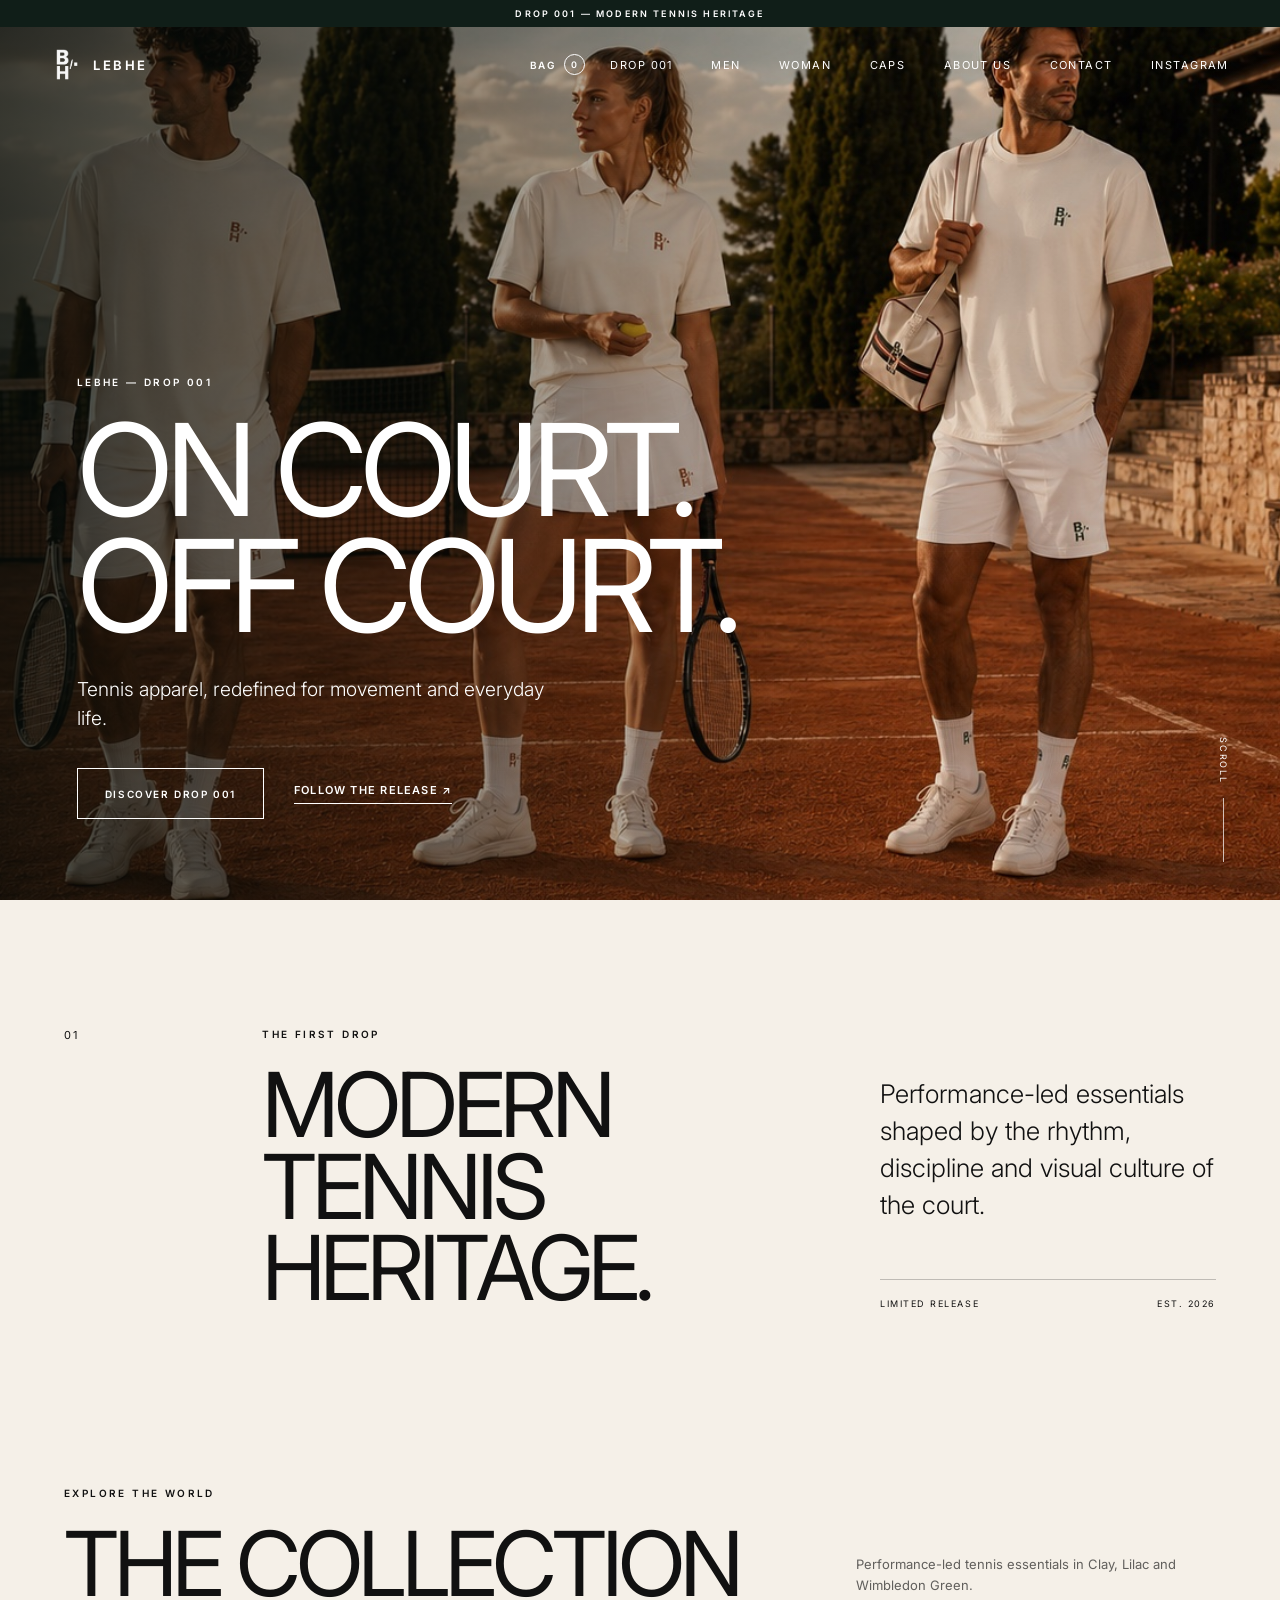
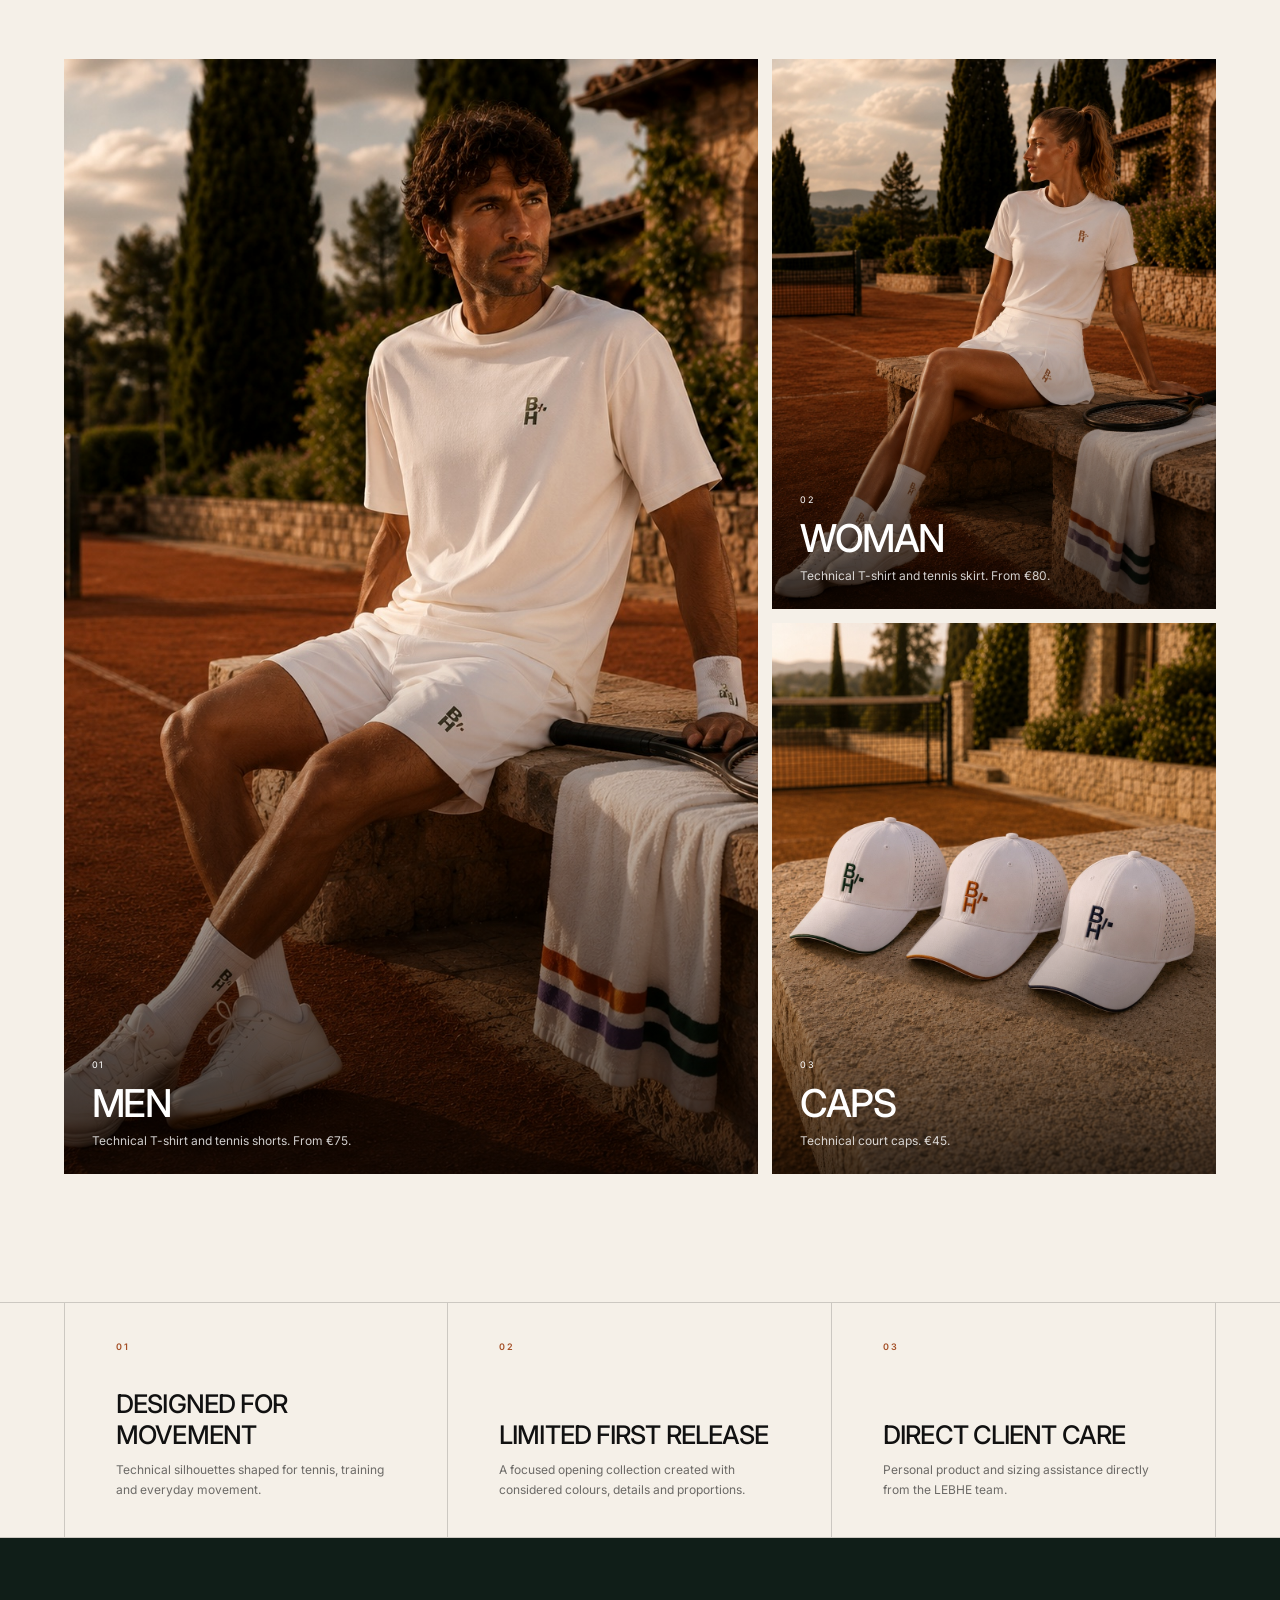
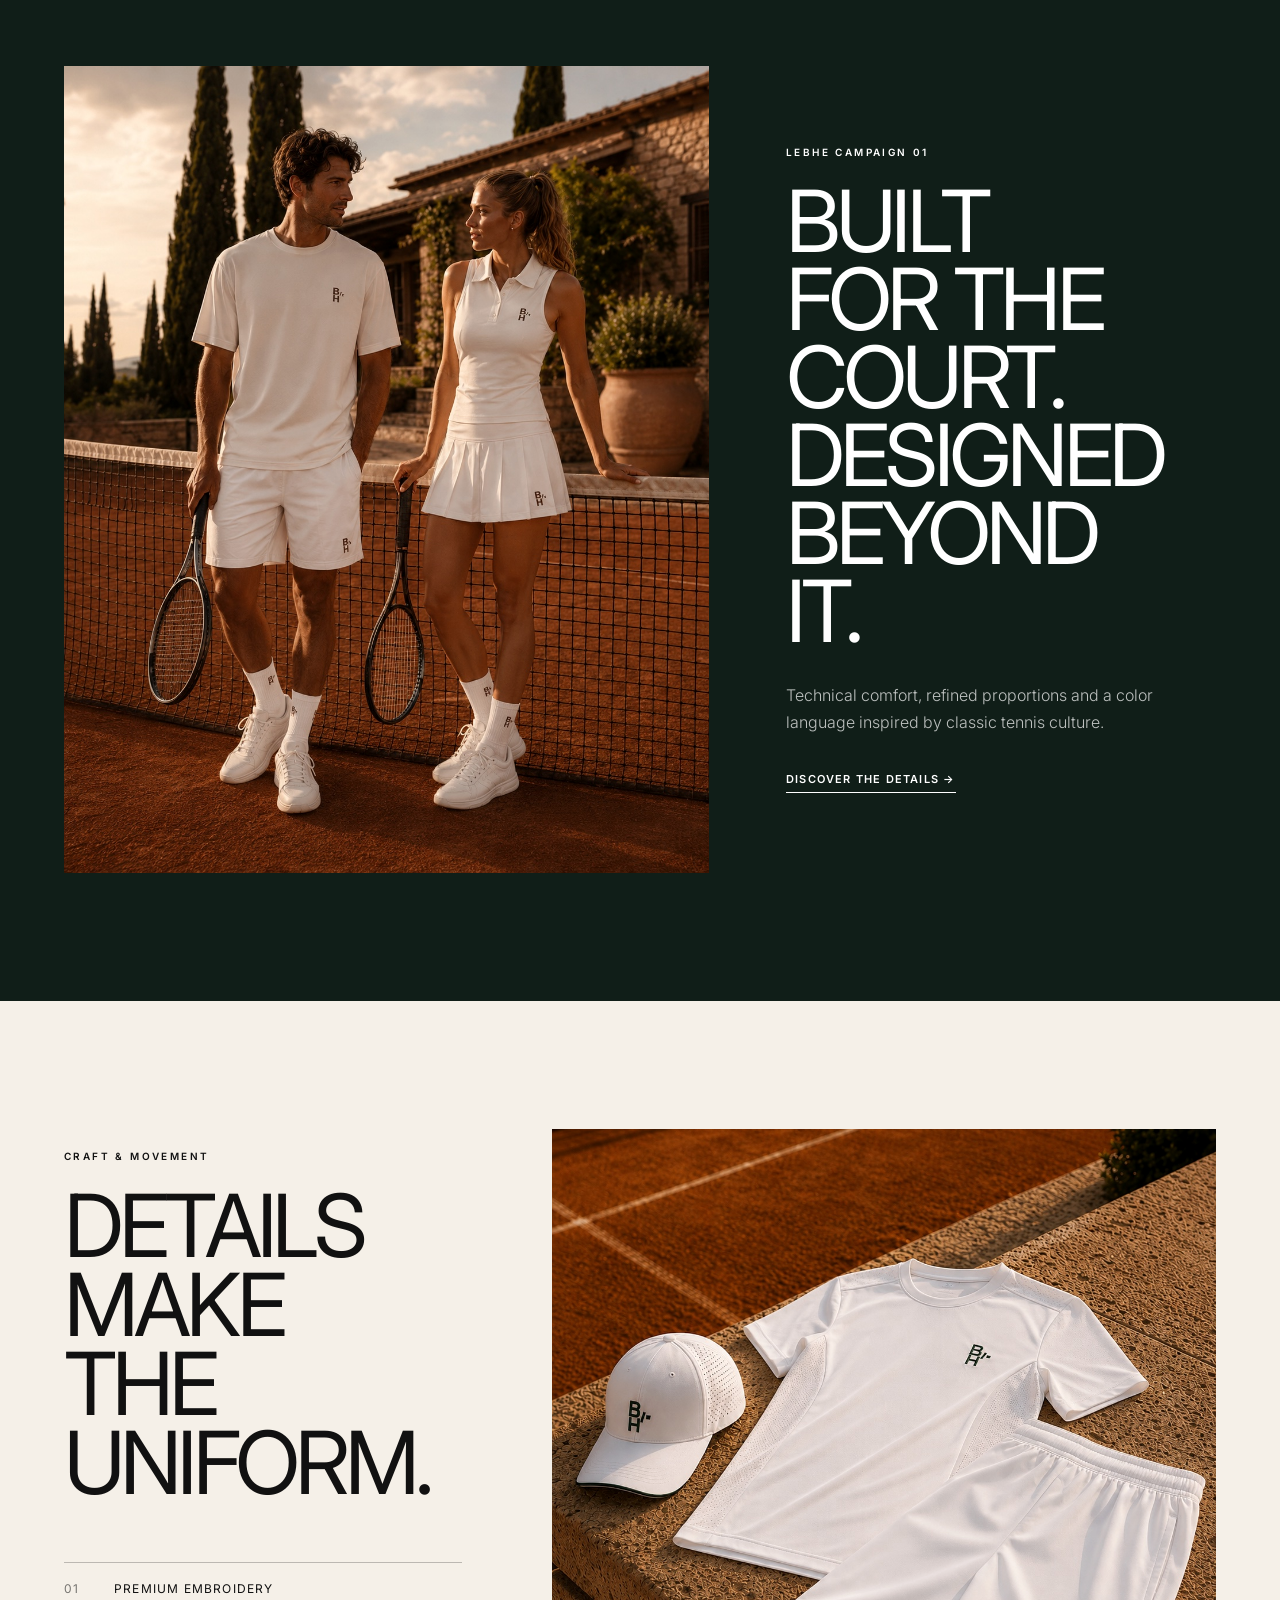
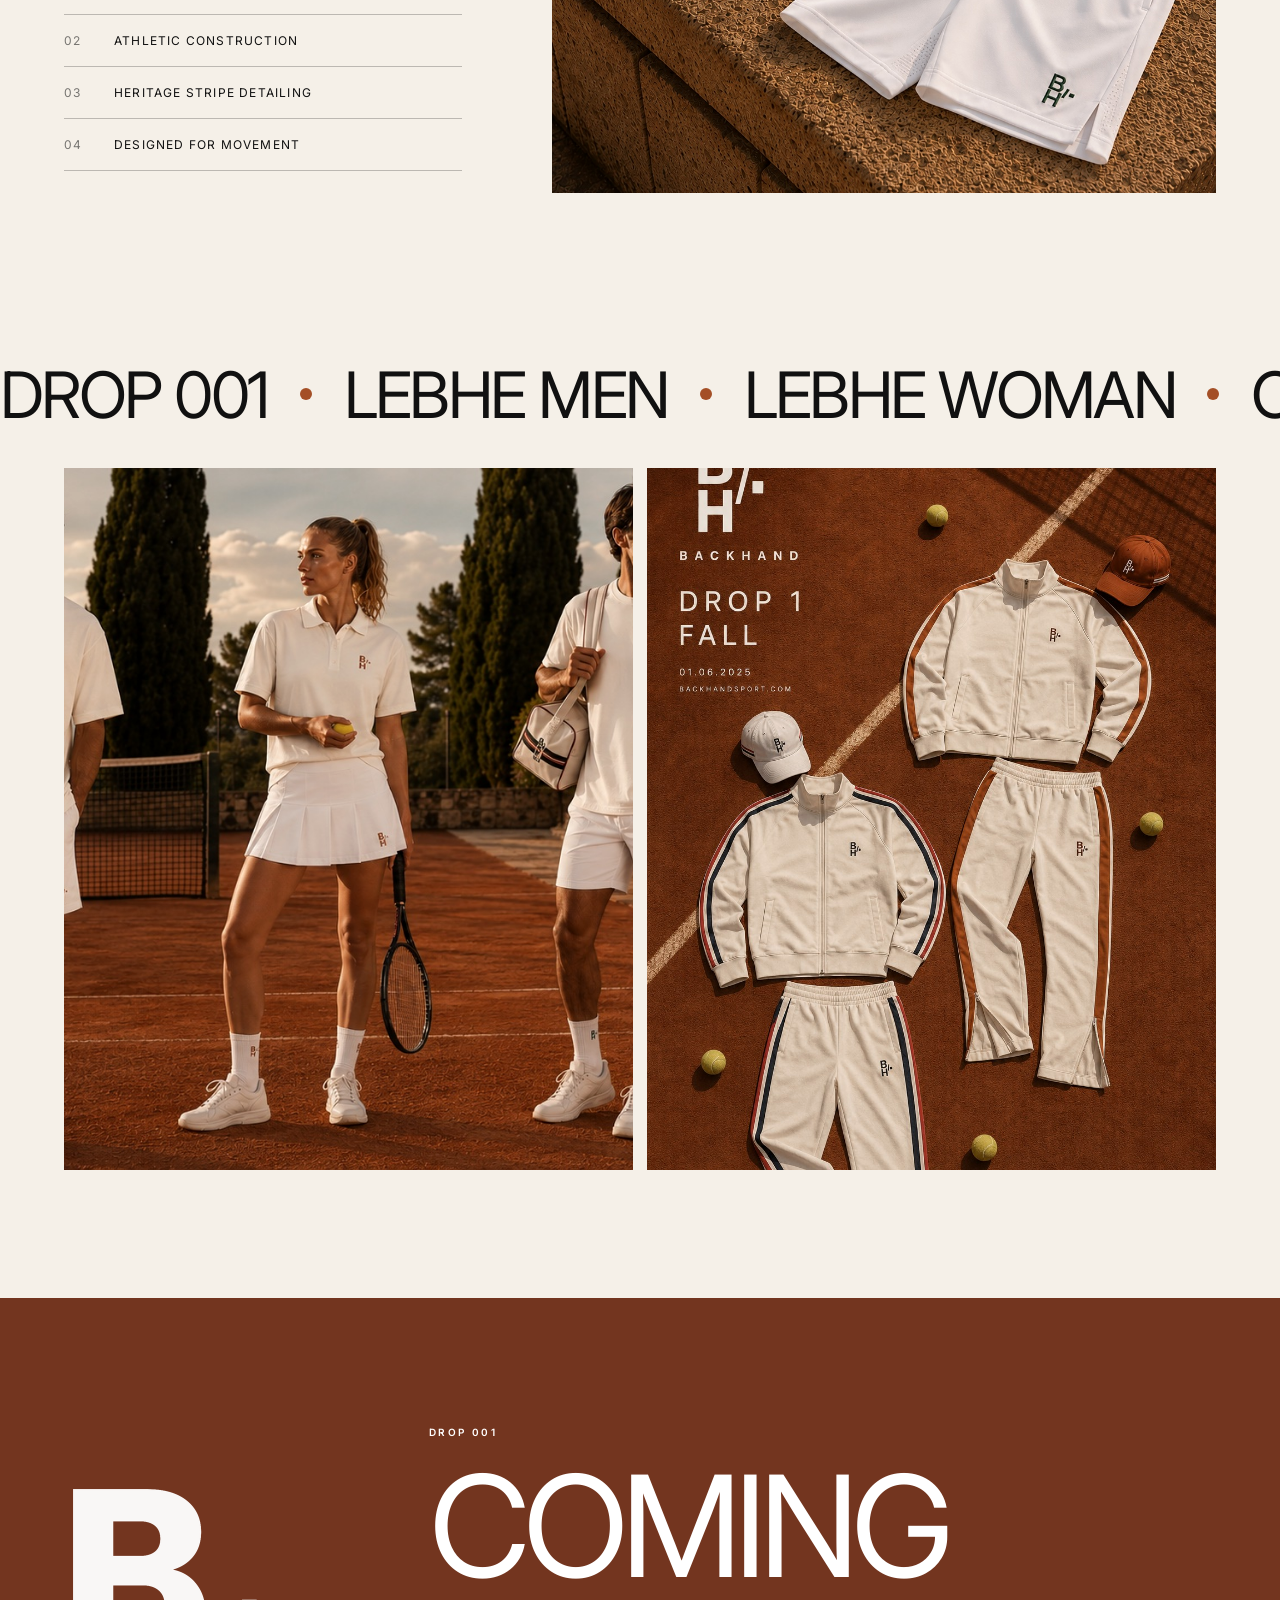
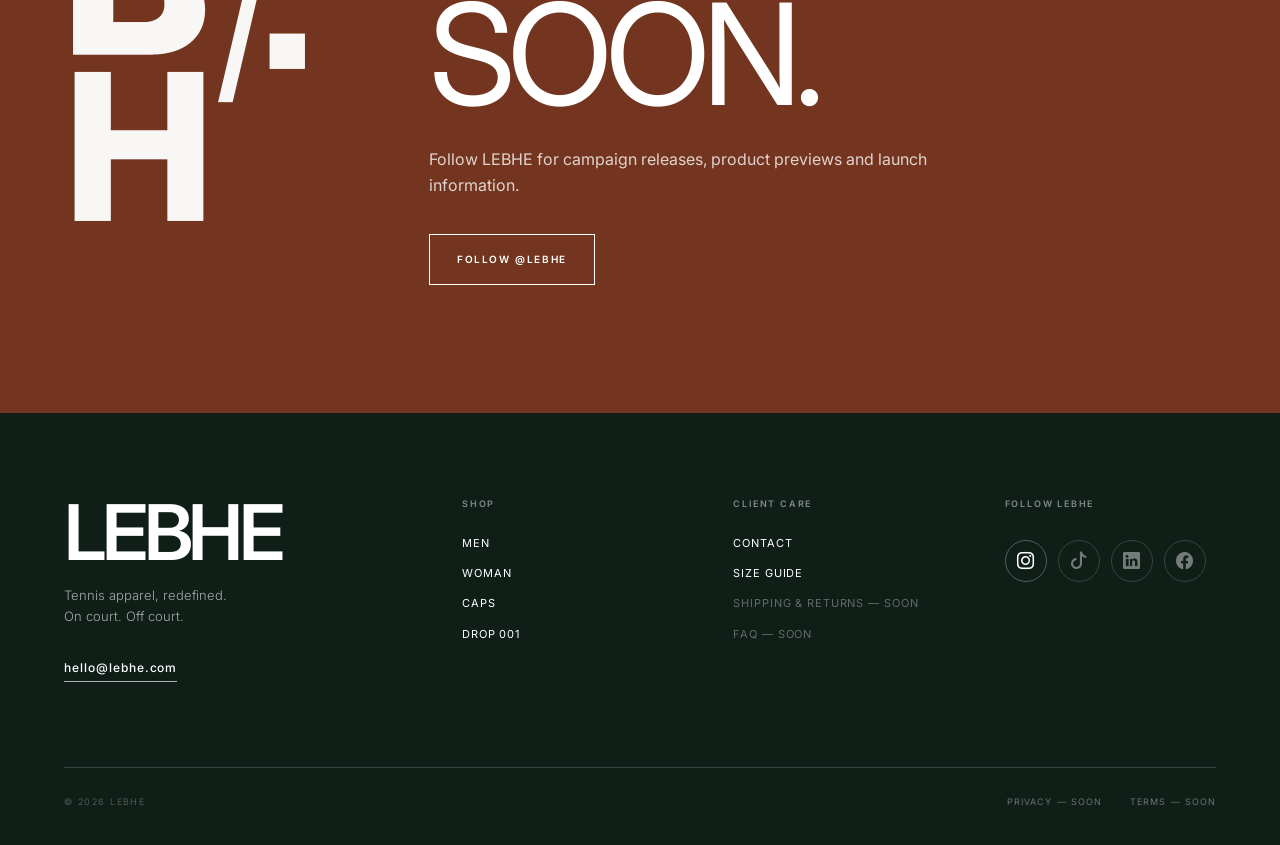
==== commit 2c33f114: "Add LEBHE brand pillars" ====
--- a/index.html
+++ b/index.html
@@ -136,7 +136,46 @@
 
 </div>
     </section>
-
+<section
+  class="brand-pillars"
+  aria-label="LEBHE brand principles"
+>
+  <article class="brand-pillar reveal">
+    <span class="brand-pillar__number">01</span>
+
+    <div>
+      <h3>Designed for movement</h3>
+      <p>
+        Technical silhouettes shaped for tennis,
+        training and everyday movement.
+      </p>
+    </div>
+  </article>
+
+  <article class="brand-pillar reveal">
+    <span class="brand-pillar__number">02</span>
+
+    <div>
+      <h3>Limited first release</h3>
+      <p>
+        A focused opening collection created with
+        considered colours, details and proportions.
+      </p>
+    </div>
+  </article>
+
+  <article class="brand-pillar reveal">
+    <span class="brand-pillar__number">03</span>
+
+    <div>
+      <h3>Direct client care</h3>
+      <p>
+        Personal product and sizing assistance
+        directly from the LEBHE team.
+      </p>
+    </div>
+  </article>
+</section>
     <section class="campaign section" id="campaign">
       <div class="campaign-image reveal">
         <img src="assets/campaign-couple.jpg" alt="Dos modelos con conjuntos LEBHE junto a una red de tenis">
--- a/styles.css
+++ b/styles.css
@@ -1746,3 +1746,77 @@
     color: var(--clay);
   }
 }
+/* LEBHE brand pillars */
+
+.brand-pillars {
+  display: grid;
+  grid-template-columns: repeat(3, 1fr);
+
+  padding: 0 5vw;
+
+  background: var(--ivory);
+  border-top: 1px solid rgba(17, 17, 17, 0.18);
+  border-bottom: 1px solid rgba(17, 17, 17, 0.18);
+}
+
+.brand-pillar {
+  min-height: 190px;
+  padding: 38px clamp(24px, 4vw, 58px);
+
+  display: flex;
+  flex-direction: column;
+  justify-content: space-between;
+  gap: 36px;
+
+  border-right: 1px solid rgba(17, 17, 17, 0.18);
+}
+
+.brand-pillar:first-child {
+  border-left: 1px solid rgba(17, 17, 17, 0.18);
+}
+
+.brand-pillar__number {
+  font-size: 9px;
+  font-weight: 600;
+  letter-spacing: 0.16em;
+  color: var(--clay);
+}
+
+.brand-pillar h3 {
+  margin: 0 0 10px;
+
+  font-size: clamp(19px, 2vw, 27px);
+  font-weight: 500;
+  letter-spacing: -0.035em;
+  text-transform: uppercase;
+}
+
+.brand-pillar p {
+  max-width: 310px;
+  margin: 0;
+
+  font-size: 12px;
+  line-height: 1.65;
+  color: rgba(17, 17, 17, 0.6);
+}
+
+@media (max-width: 850px) {
+  .brand-pillars {
+    grid-template-columns: 1fr;
+    padding: 0 22px;
+  }
+
+  .brand-pillar,
+  .brand-pillar:first-child {
+    min-height: auto;
+    padding: 30px 2px;
+
+    border-right: 0;
+    border-left: 0;
+    border-bottom: 1px solid rgba(17, 17, 17, 0.18);
+  }
+
+  .brand-pillar:last-child {
+    border-bottom: 0;
+  }
+}
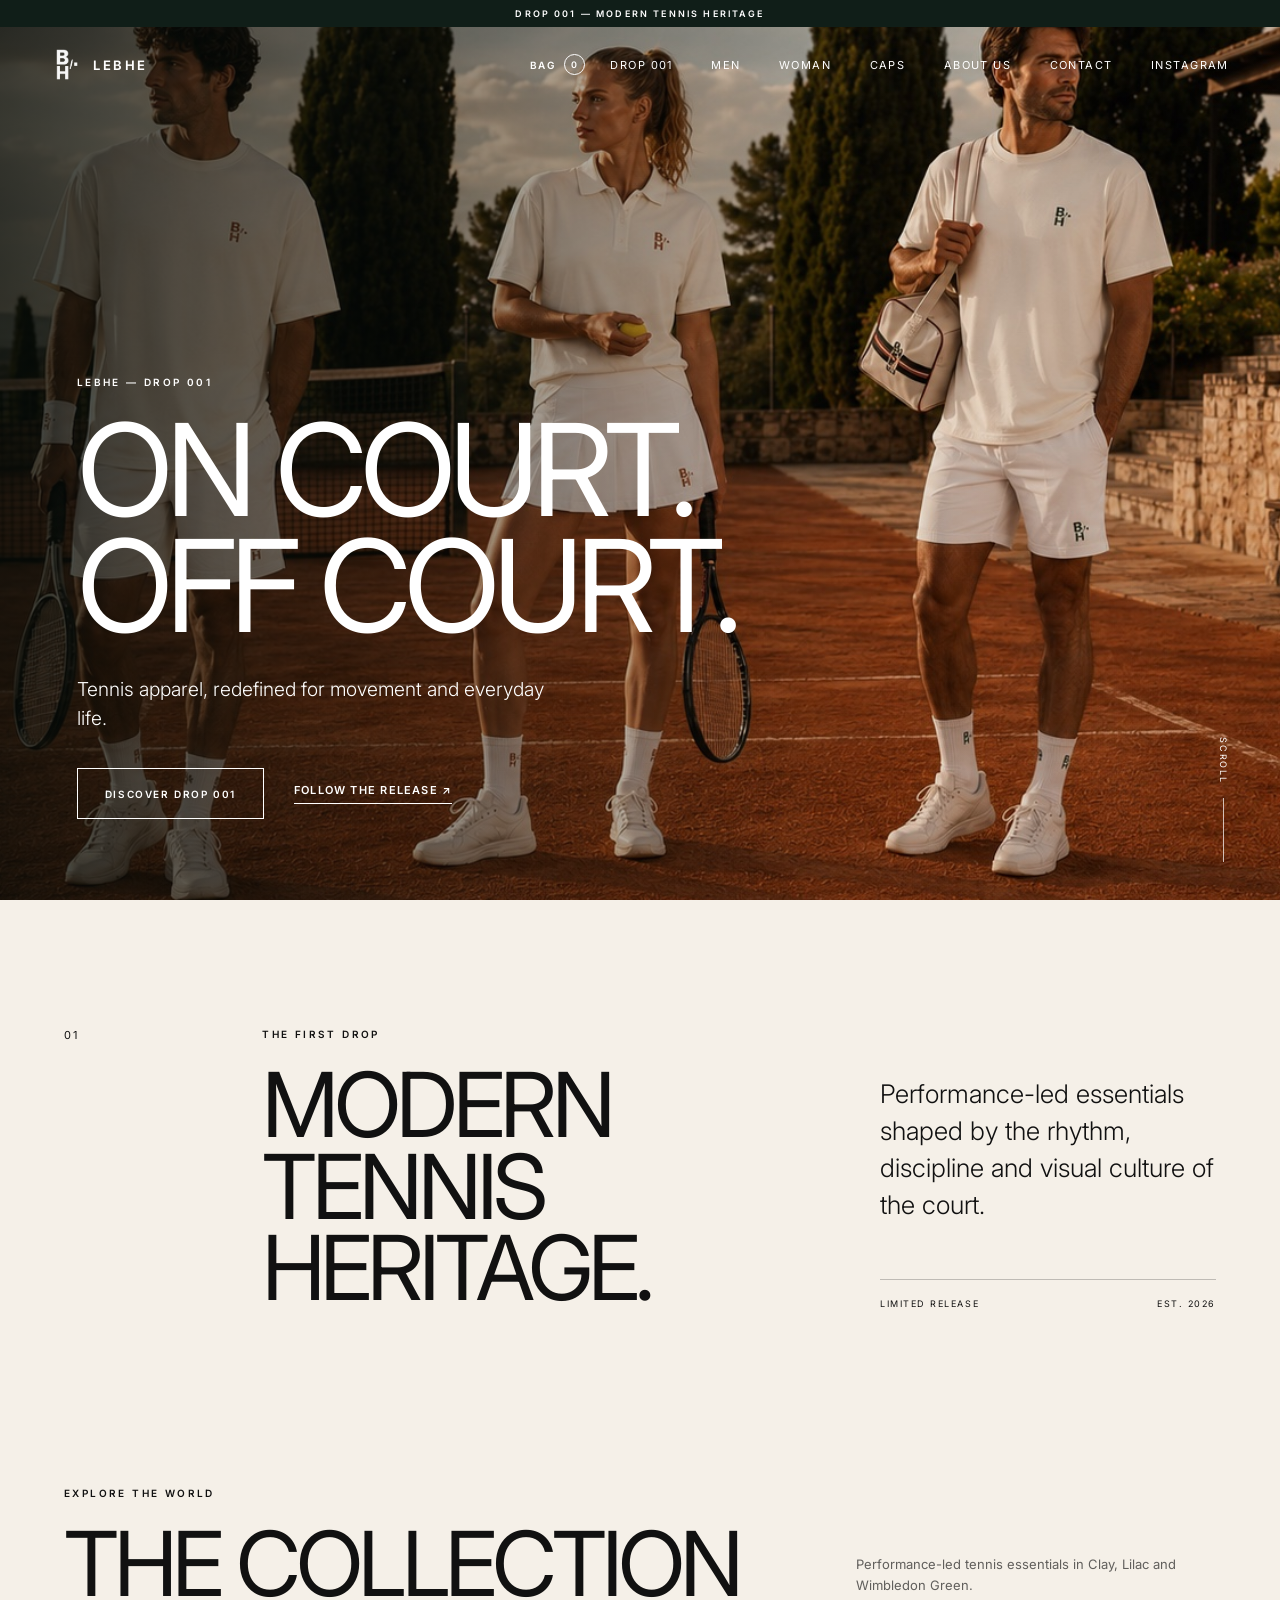
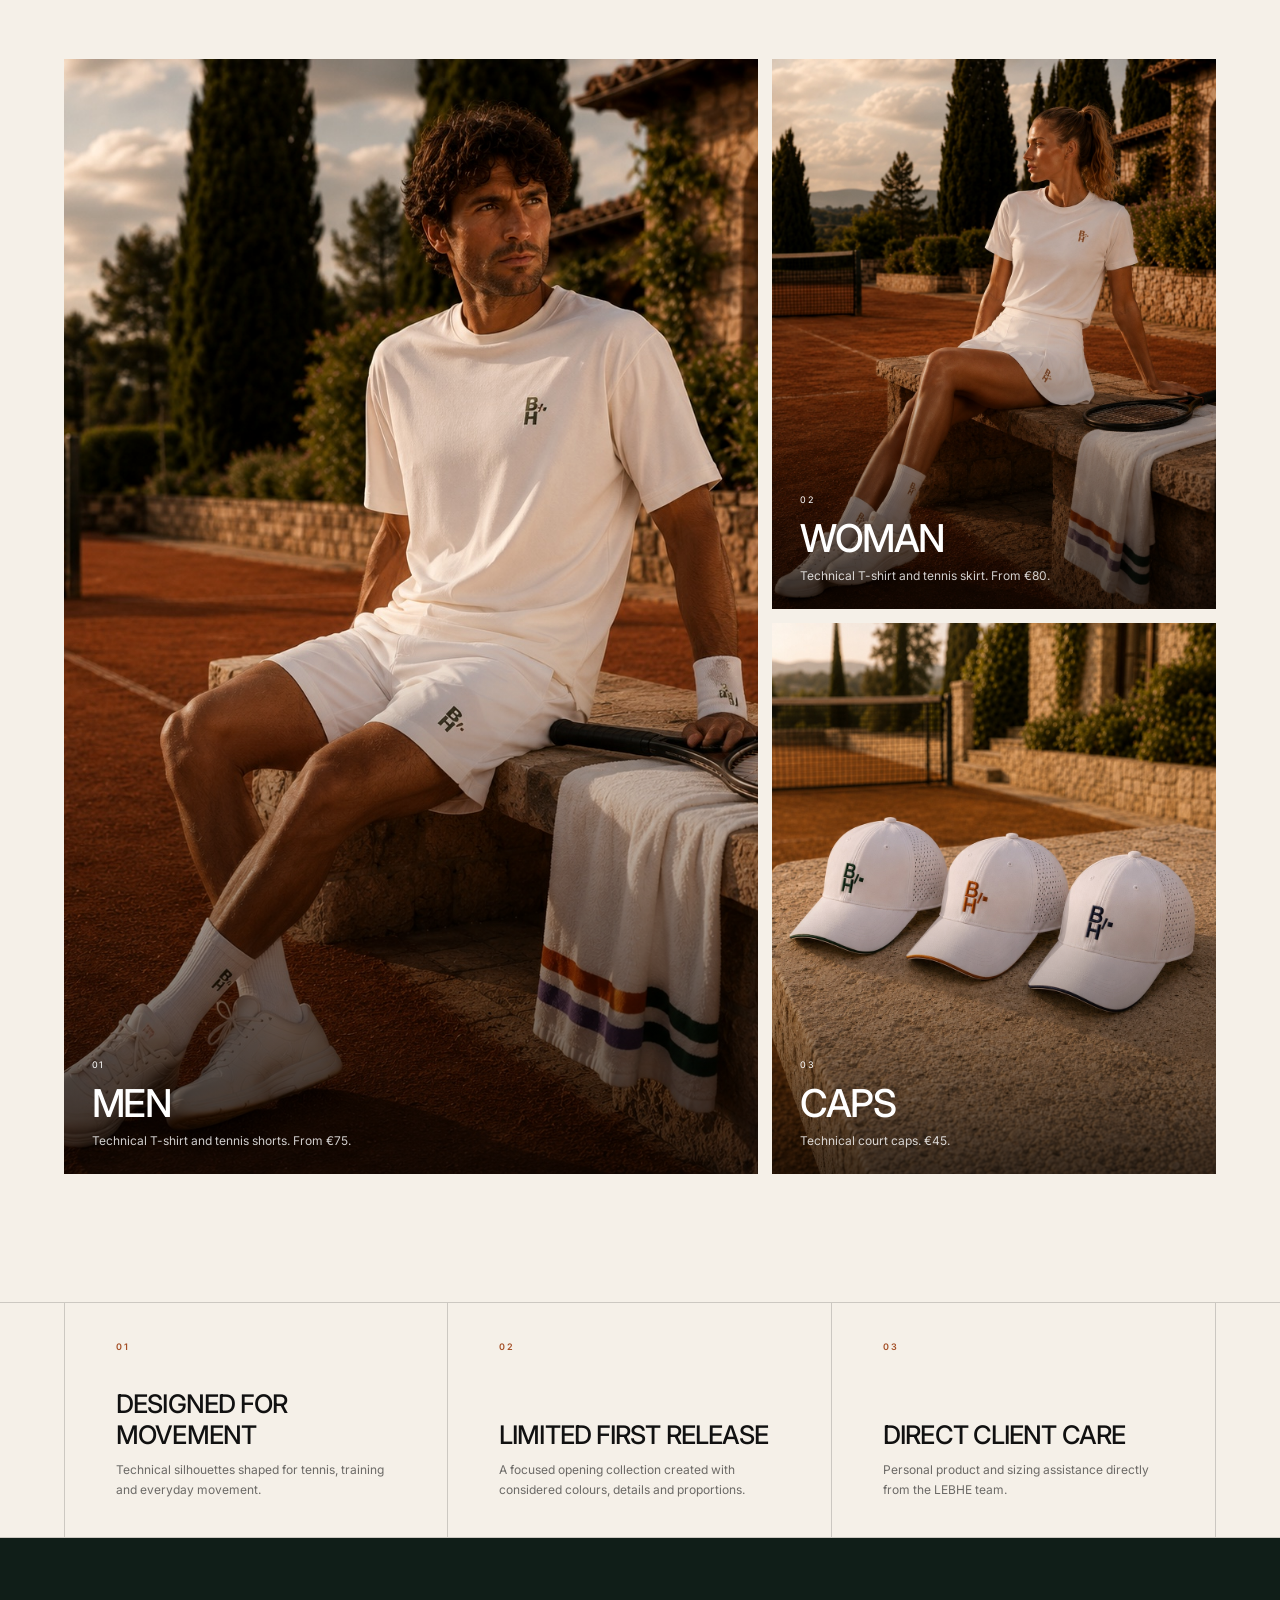
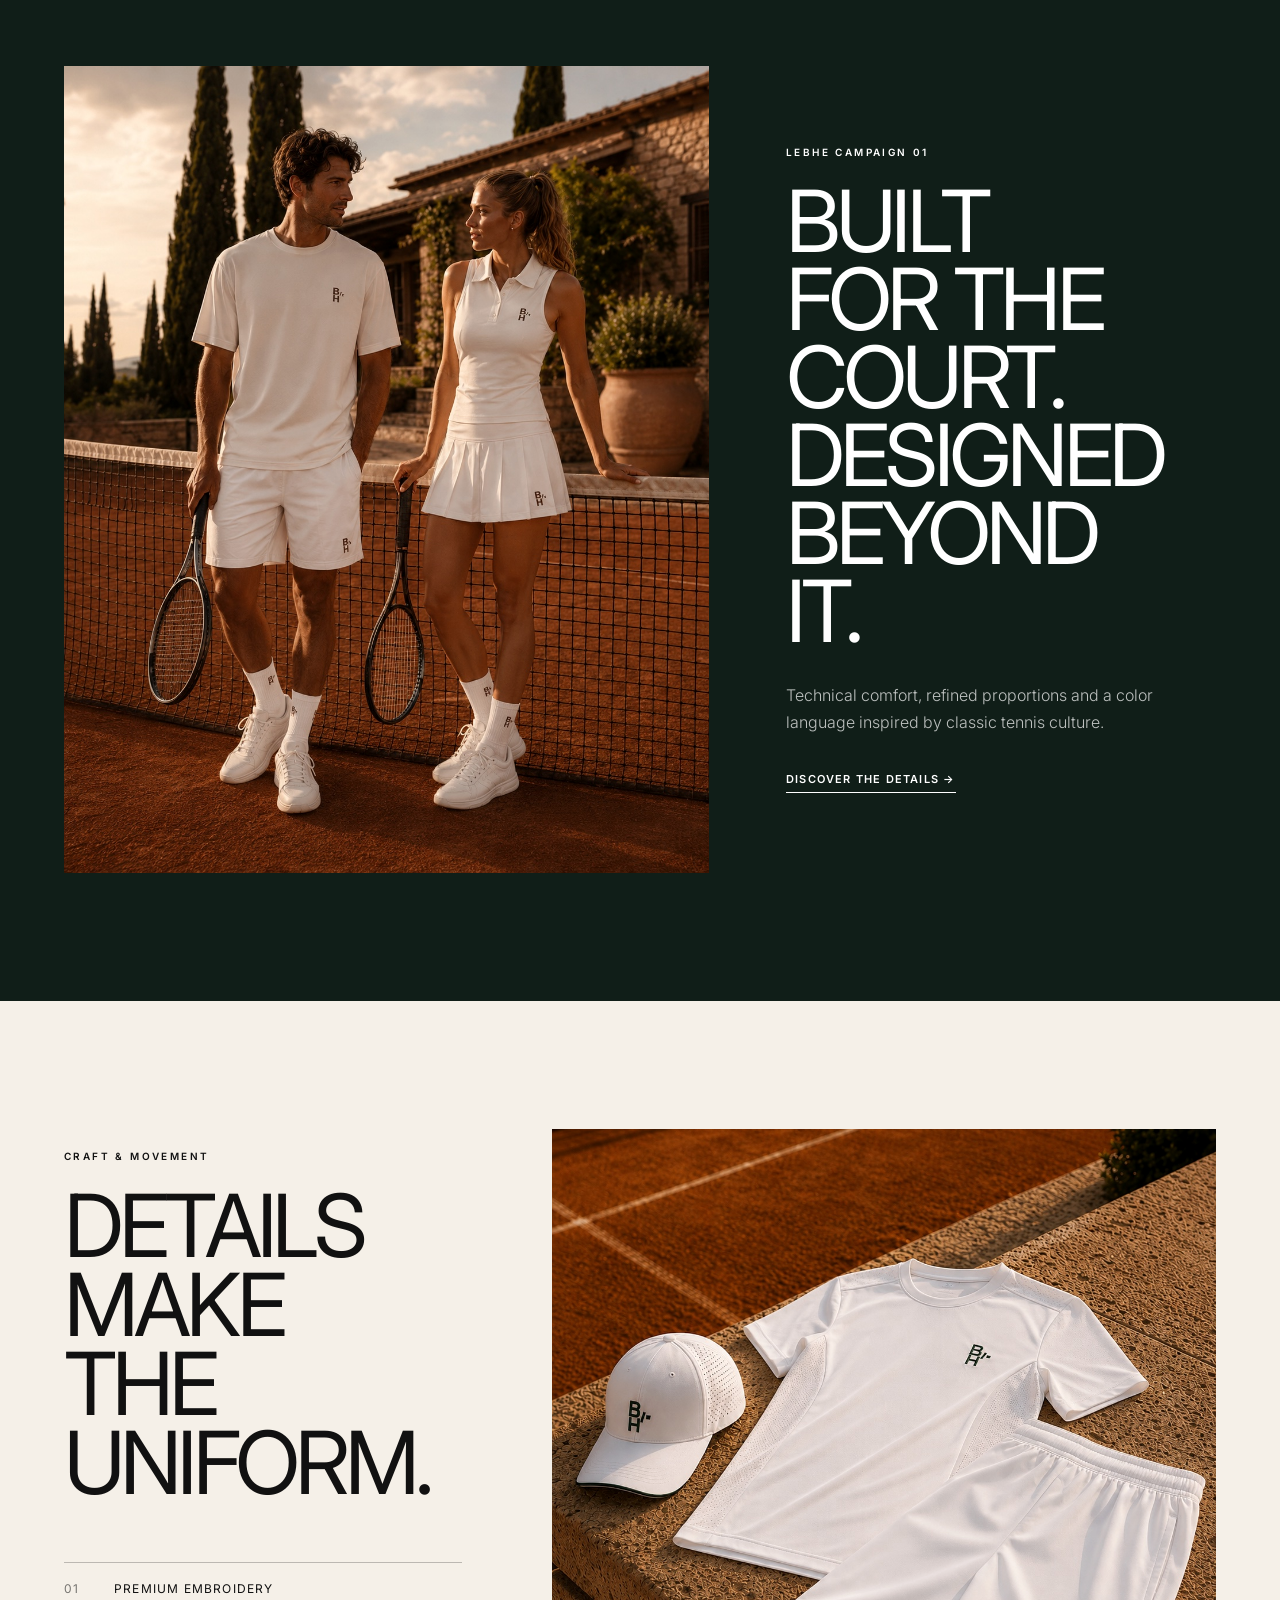
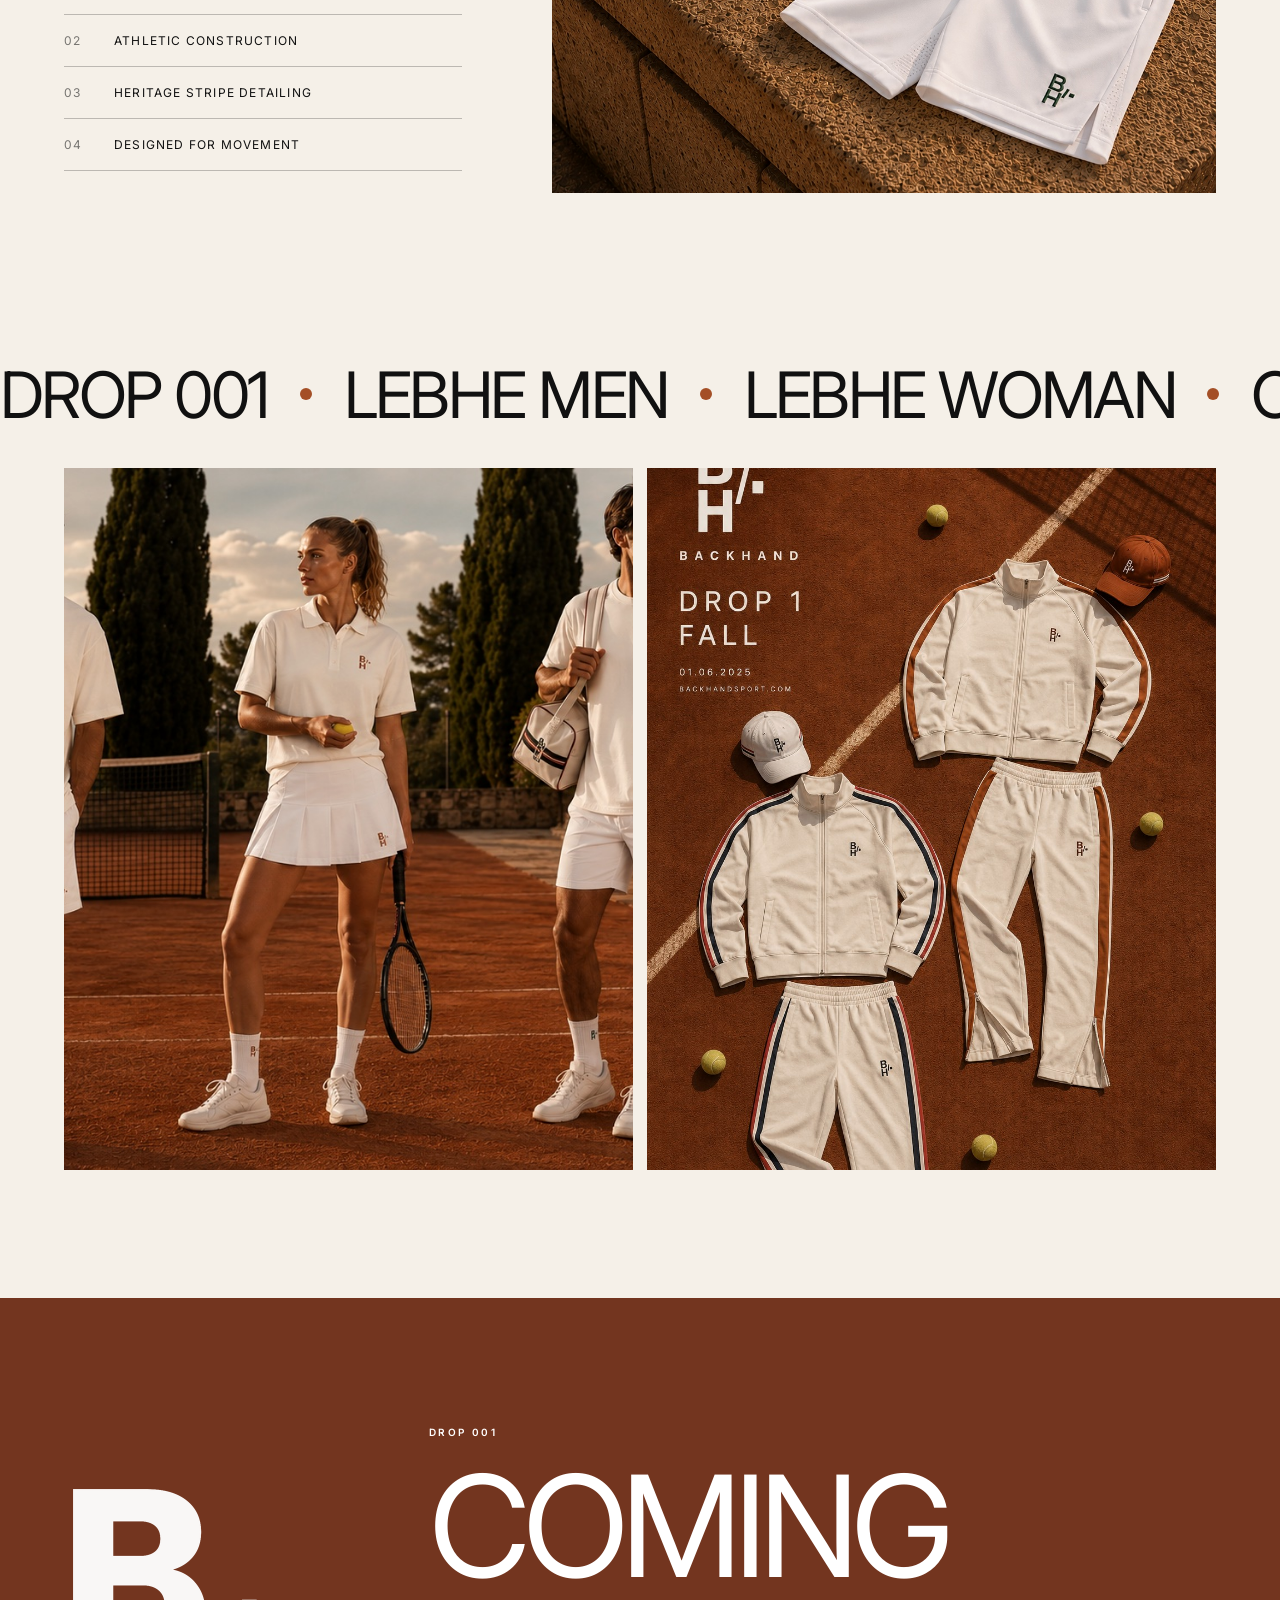
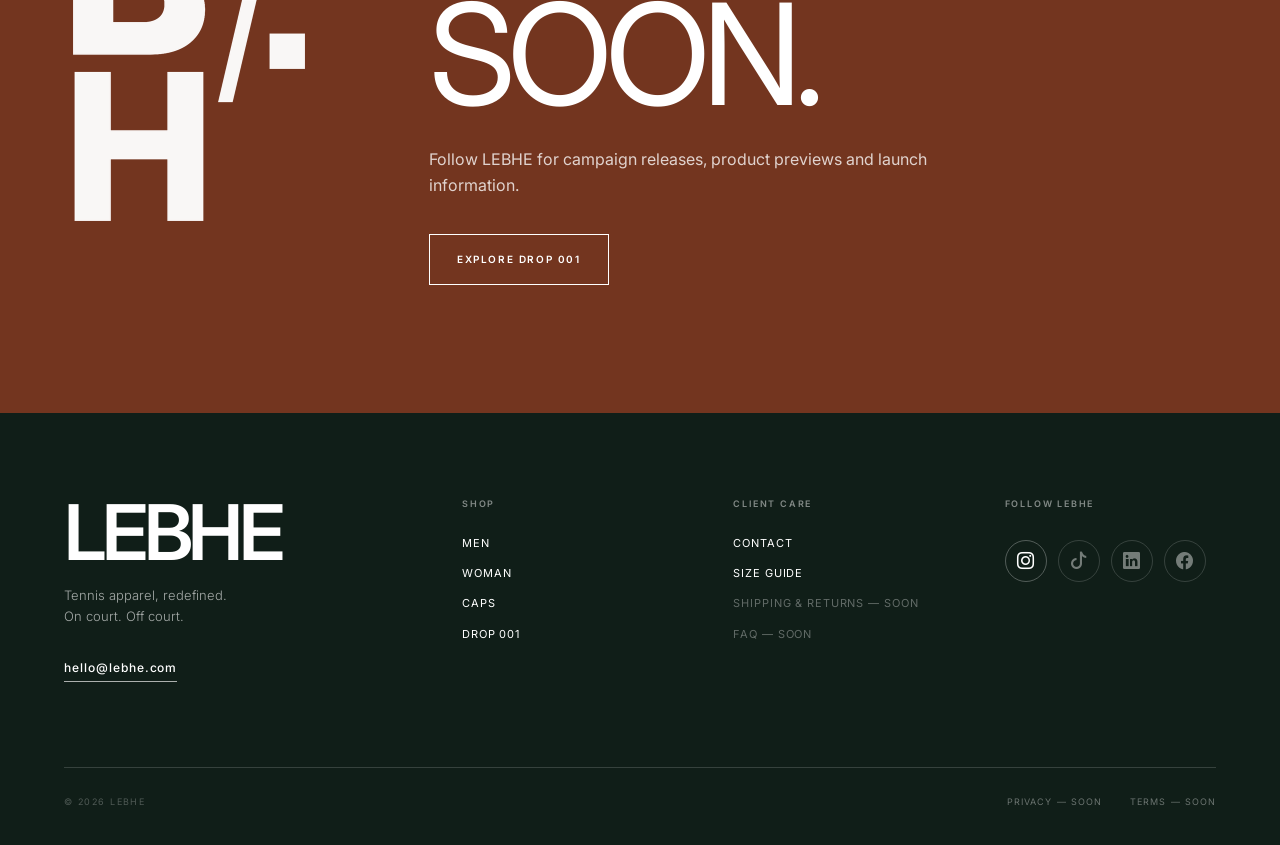
==== commit 6d3c3eee: "Improve final collection call to action" ====
--- a/index.html
+++ b/index.html
@@ -89,11 +89,11 @@
   <a
     class="image-card image-card--tall reveal"
     href="men.html"
-    aria-label="Explorar la colección LEBHE Men"
+    aria-label="Explore the LEBHE Men collection"
   >
     <img
       src="assets/hero-man.jpg"
-      alt="Colección de tenis LEBHE para hombre: camiseta y pantalón"
+      alt="LEBHE men’s tennis collection with technical shirt and shorts"
     >
     <div class="image-card-overlay">
       <span>01</span>
@@ -105,11 +105,11 @@
   <a
     class="image-card reveal"
     href="woman.html"
-    aria-label="Explorar la colección LEBHE Woman"
+    aria-label="Explore the LEBHE Woman collection"
   >
     <img
       src="assets/product-woman.jpg"
-      alt="Colección de tenis LEBHE para mujer: camiseta y falda"
+      alt="LEBHE women’s tennis collection with technical shirt and skirt"
     >
     <div class="image-card-overlay">
       <span>02</span>
@@ -121,11 +121,11 @@
   <a
     class="image-card reveal"
     href="caps.html"
-    aria-label="Explorar las gorras LEBHE"
+    aria-label="Explore the LEBHE Caps collection"
   >
     <img
       src="assets/caps.jpg"
-      alt="Gorras técnicas blancas LEBHE en verde, clay y azul marino"
+      alt="LEBHE technical court caps in Wimbledon Green, Clay and Lilac"
     >
     <div class="image-card-overlay">
       <span>03</span>
@@ -178,7 +178,7 @@
 </section>
     <section class="campaign section" id="campaign">
       <div class="campaign-image reveal">
-        <img src="assets/campaign-couple.jpg" alt="Dos modelos con conjuntos LEBHE junto a una red de tenis">
+        <img src="assets/campaign-couple.jpg" alt="Two models wearing LEBHE tennis outfits beside a tennis net">
       </div>
       <div class="campaign-copy reveal">
         <p class="eyebrow">LEBHE CAMPAIGN 01</p>
@@ -200,7 +200,7 @@
         </ul>
       </div>
       <div class="details-image reveal">
-        <img src="assets/details.jpg" alt="Detalles de una gorra LEBHE: bordado, rayas y tejido técnico">
+        <img src="assets/details.jpg" alt="LEBHE court cap details with embroidery, stripes and technical fabric">
       </div>
     </section>
 
@@ -217,18 +217,23 @@
     <span>LEBHE WOMAN</span>
   </div>
       <div class="lookbook-grid">
-        <figure class="reveal"><img src="assets/hero-woman.jpg" alt="Look femenino LEBHE en pista de tierra batida"></figure>
-        <figure class="reveal"><img src="assets/flatlay.jpg" alt="Conjunto LEBHE colocado sobre una pista de tierra batida"></figure>
+        <figure class="reveal"><img src="assets/hero-woman.jpg" alt="LEBHE women’s tennis look on a clay court"></figure>
+        <figure class="reveal"><img src="assets/flatlay.jpg" alt="LEBHE tennis outfit arranged on a clay court"></figure>
       </div>
     </section>
 
     <section class="coming-soon section">
-      <img class="coming-logo reveal" src="assets/bh-logo-white.png" alt="Monograma BH de LEBHE">
+      <img class="coming-logo reveal" src="assets/bh-logo-white.png" alt="LEBHE BH monogram">
       <div class="coming-copy reveal">
         <p class="eyebrow">DROP 001</p>
         <h2>COMING SOON.</h2>
         <p>Follow LEBHE for campaign releases, product previews and launch information.</p>
-        <a class="button button--light" href="https://www.instagram.com/lebhe/" target="_blank" rel="noopener">Follow @lebhe</a>
+        <a
+  class="button button--light"
+  href="#collection"
+>
+  Explore Drop 001
+</a>
       </div>
     </section>
   </main>
--- a/styles.css
+++ b/styles.css
@@ -1820,3 +1820,39 @@
     border-bottom: 0;
   }
 }
+/* Active footer size guide */
+
+.footer-column .footer-size-guide {
+  display: block;
+  width: fit-content;
+  margin: 0;
+  padding: 0;
+
+  border: 0;
+  background: transparent;
+  color: var(--white);
+
+  font-family: inherit;
+  font-size: 11px;
+  font-weight: 400;
+  line-height: 1.4;
+  letter-spacing: 0.08em;
+  text-align: left;
+  text-transform: uppercase;
+
+  cursor: pointer;
+
+  transition:
+    color 220ms ease,
+    transform 220ms ease;
+}
+
+.footer-column .footer-size-guide:hover {
+  color: var(--clay);
+  transform: translateX(4px);
+}
+
+.footer-column .footer-size-guide:focus-visible {
+  outline: 2px solid var(--clay);
+  outline-offset: 5px;
+}
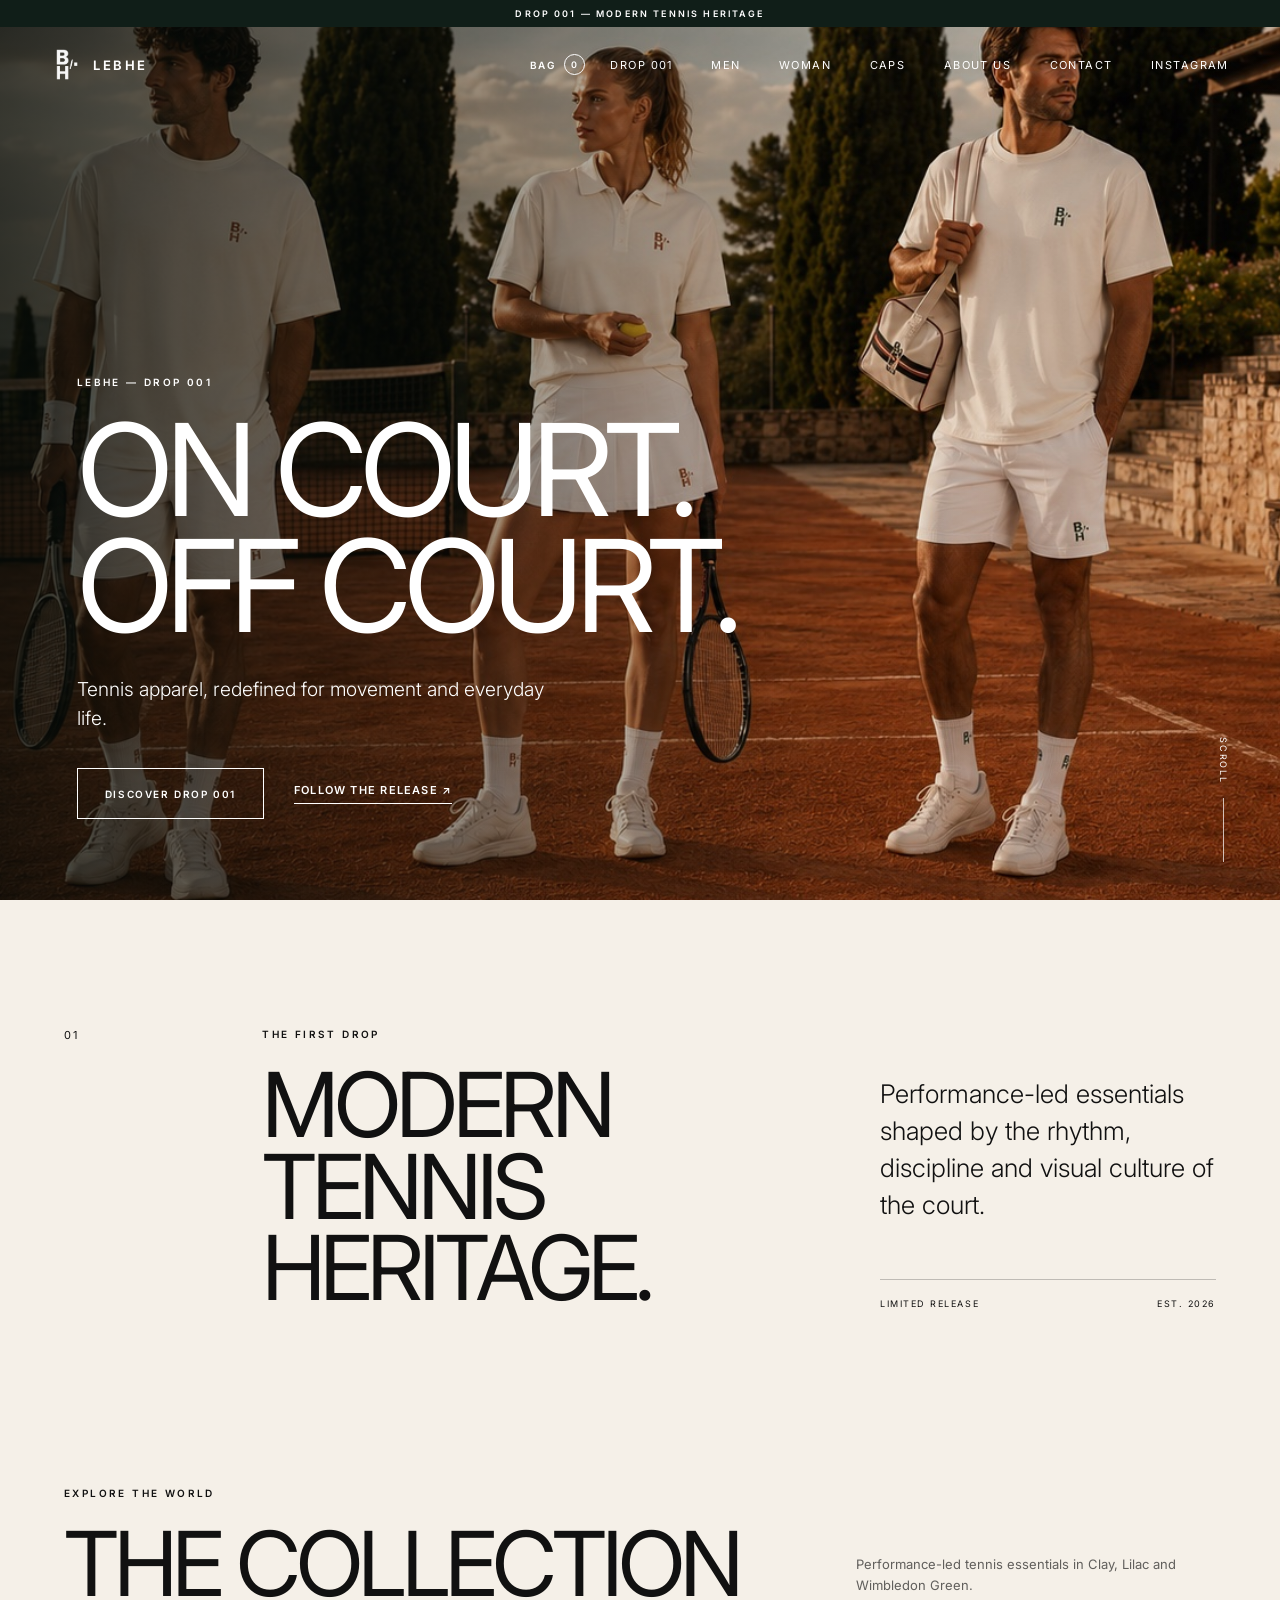
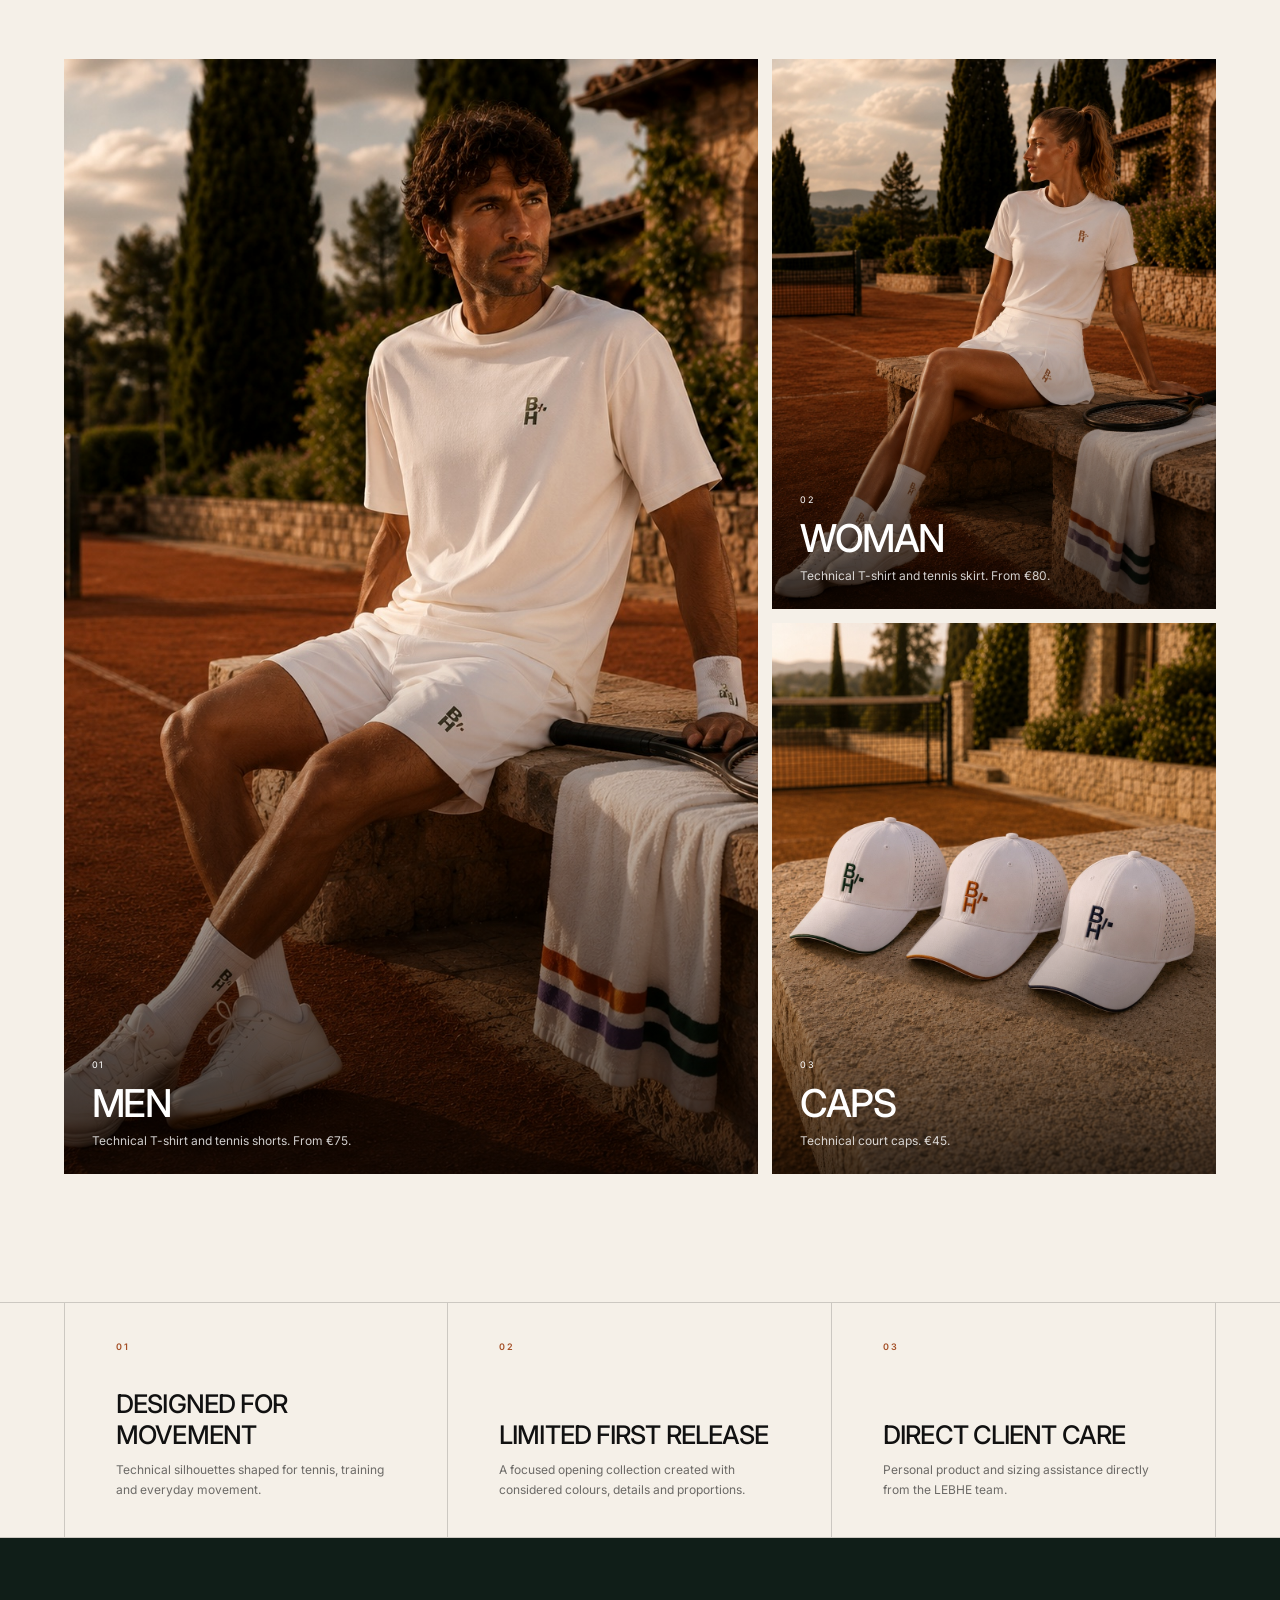
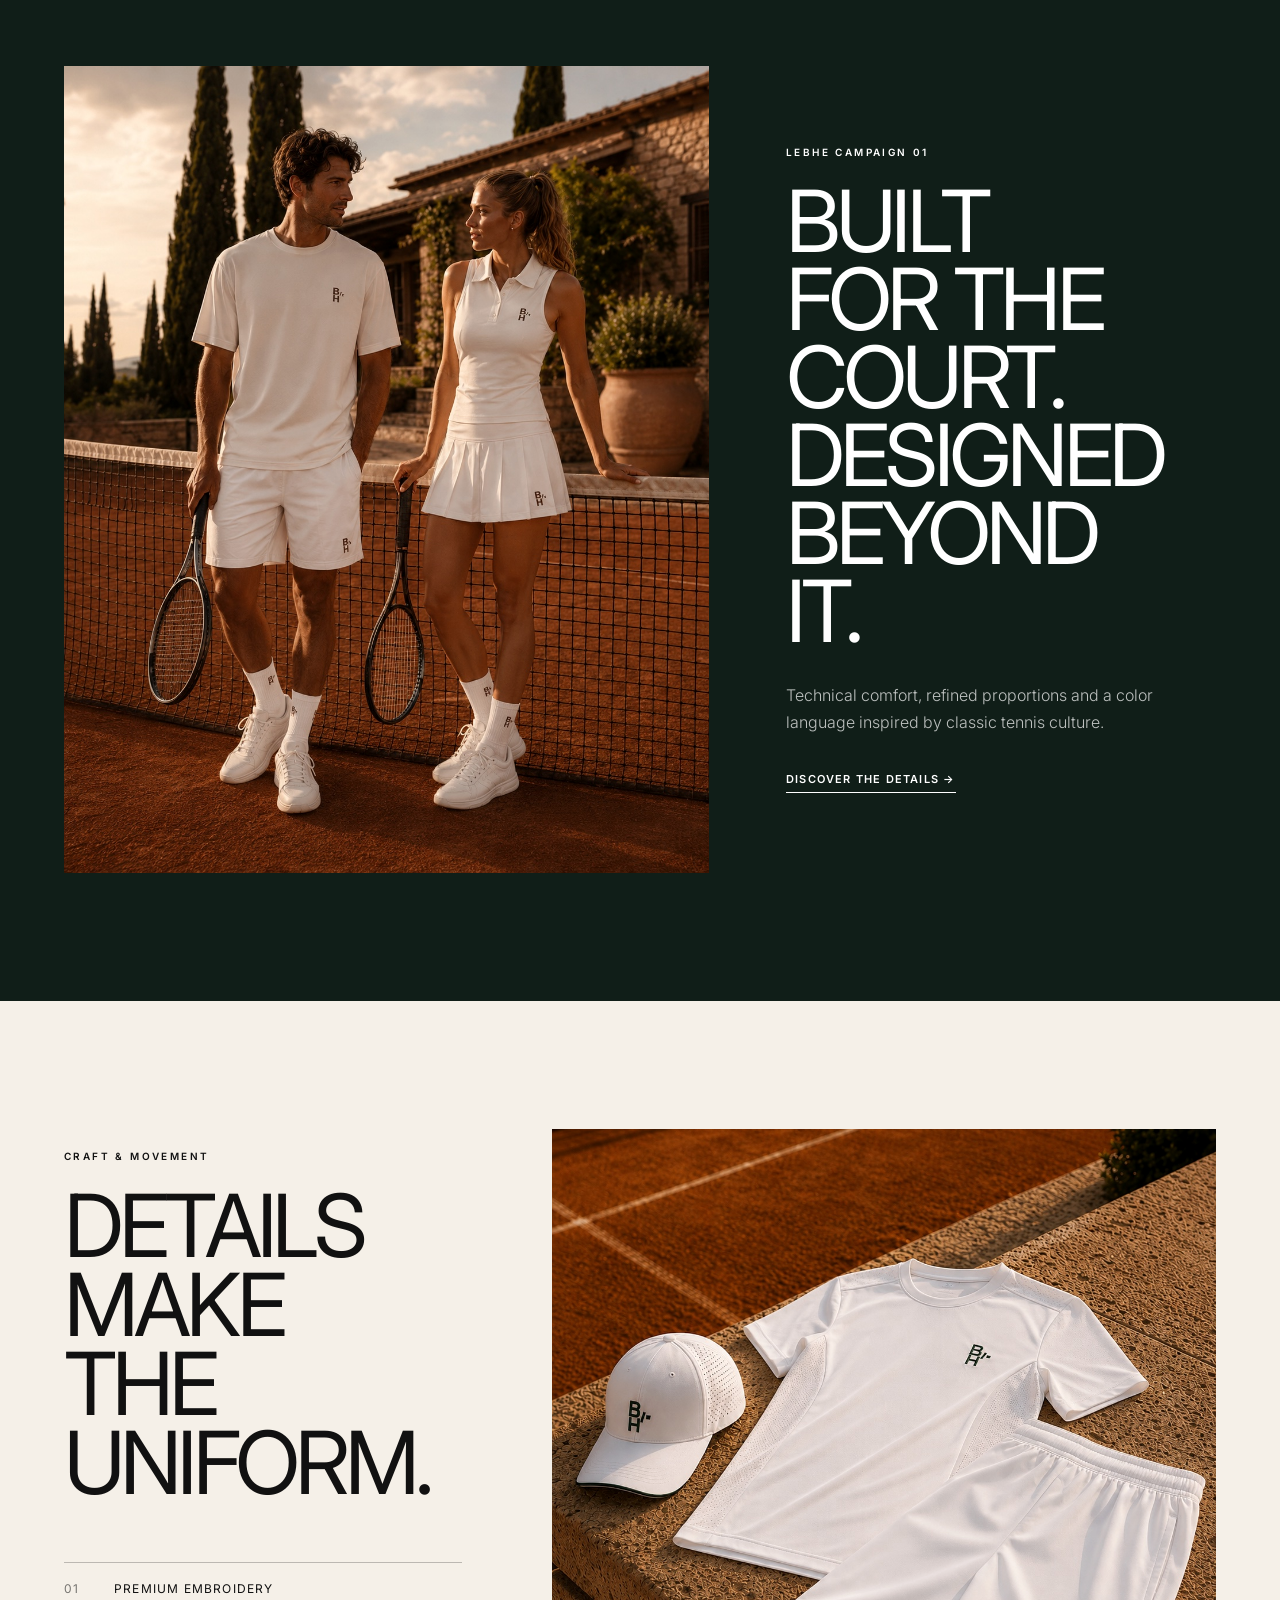
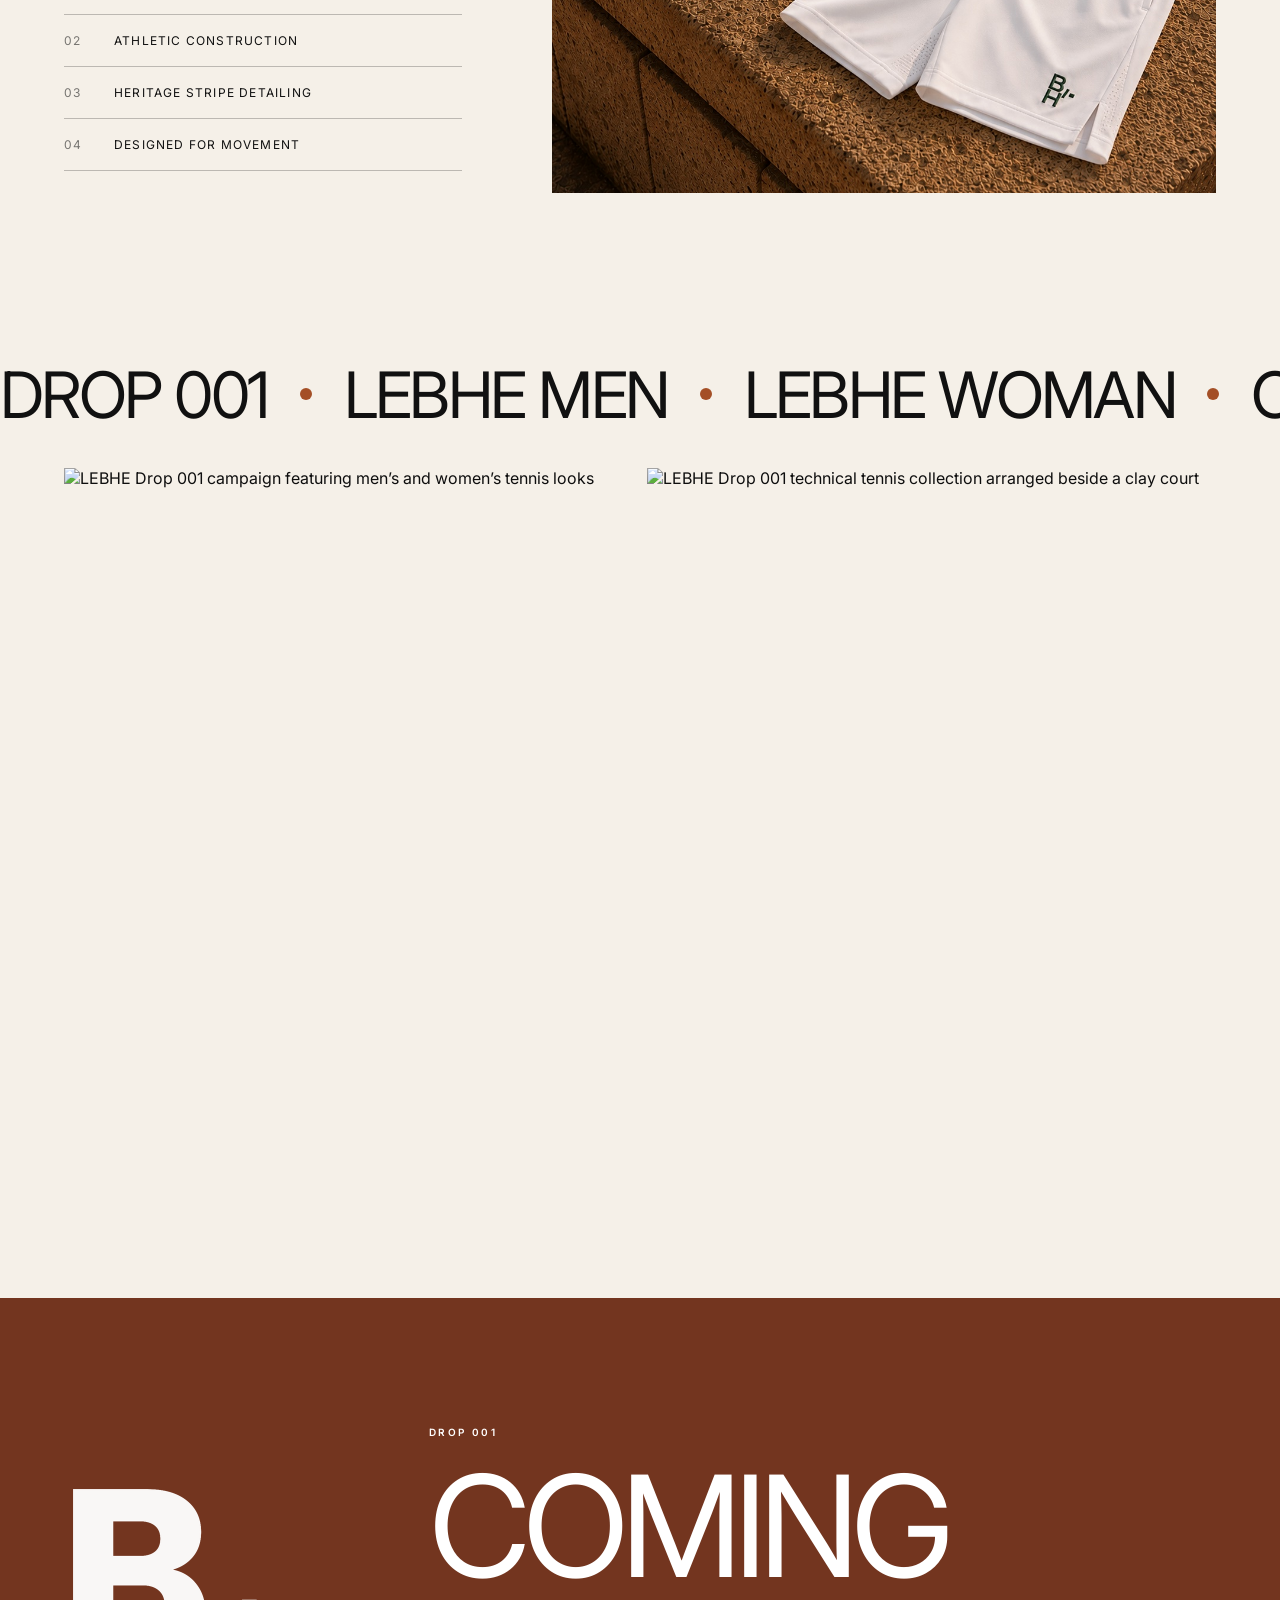
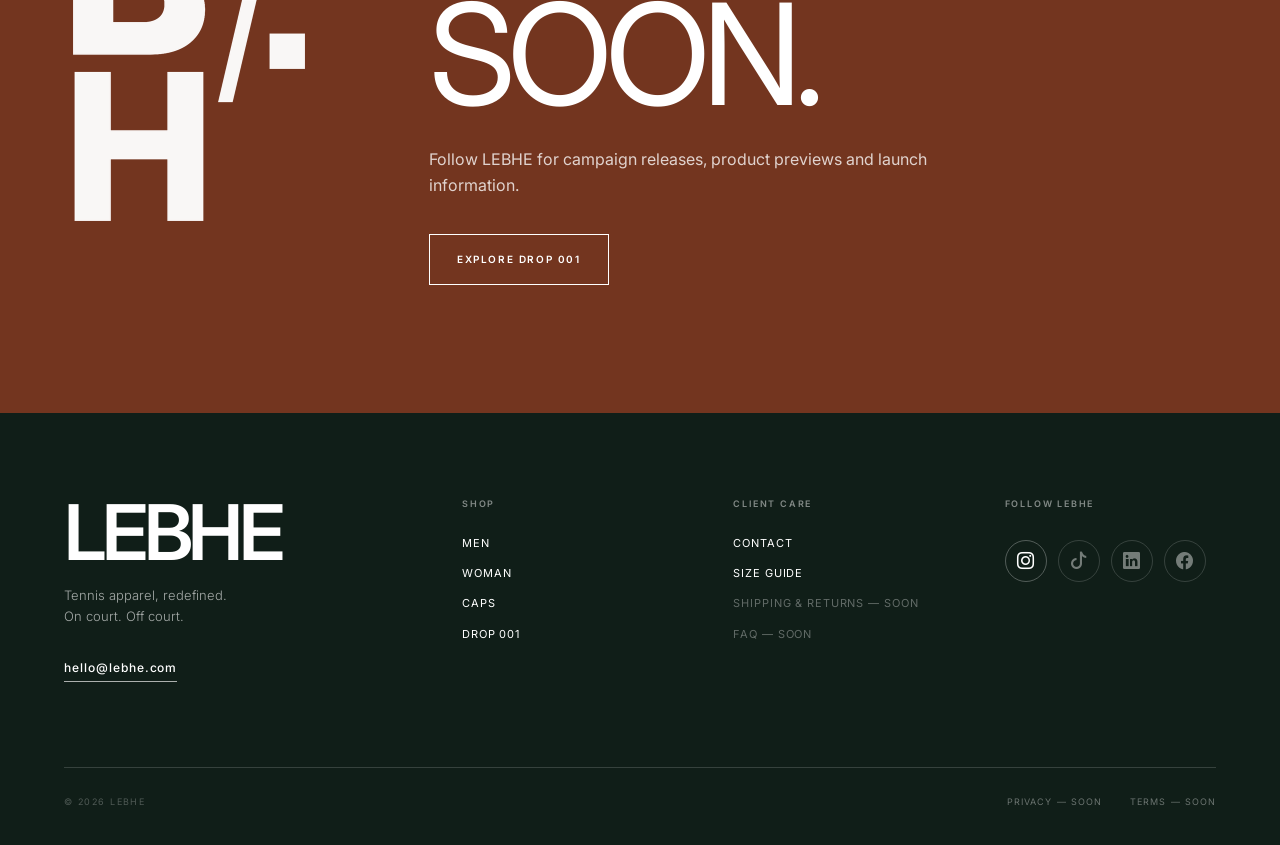
==== commit 250368e3: "Replace homepage lookbook images" ====
--- a/index.html
+++ b/index.html
@@ -217,8 +217,19 @@
     <span>LEBHE WOMAN</span>
   </div>
       <div class="lookbook-grid">
-        <figure class="reveal"><img src="assets/hero-woman.jpg" alt="LEBHE women’s tennis look on a clay court"></figure>
-        <figure class="reveal"><img src="assets/flatlay.jpg" alt="LEBHE tennis outfit arranged on a clay court"></figure>
+        <figure class="reveal">
+  <img
+    src="assets/lookbook-campaign.png"
+    alt="LEBHE Drop 001 campaign featuring men’s and women’s tennis looks"
+  >
+</figure>
+
+<figure class="reveal">
+  <img
+    src="assets/lookbook-collection.png"
+    alt="LEBHE Drop 001 technical tennis collection arranged beside a clay court"
+  >
+</figure>
       </div>
     </section>
 
--- a/styles.css
+++ b/styles.css
@@ -1856,3 +1856,125 @@
   outline: 2px solid var(--clay);
   outline-offset: 5px;
 }
+/* LEBHE product reassurance */
+
+.product-reassurance {
+  width: 100%;
+  max-width: 360px;
+  margin-top: 20px;
+
+  border-top: 1px solid rgba(17, 17, 17, 0.18);
+  border-bottom: 1px solid rgba(17, 17, 17, 0.18);
+}
+
+.product-reassurance__item {
+  min-height: 46px;
+
+  display: flex;
+  align-items: center;
+  gap: 12px;
+
+  padding: 11px 2px;
+
+  border-bottom: 1px solid rgba(17, 17, 17, 0.12);
+
+  font-size: 9px;
+  font-weight: 600;
+  letter-spacing: 0.12em;
+  text-transform: uppercase;
+  color: rgba(17, 17, 17, 0.68);
+}
+
+.product-reassurance__item:last-child {
+  border-bottom: 0;
+}
+
+.product-reassurance__item i {
+  width: 20px;
+
+  flex: 0 0 auto;
+
+  color: var(--clay);
+  font-size: 15px;
+  text-align: center;
+}
+
+.product-reassurance__item a {
+  color: inherit;
+  text-decoration: none;
+}
+
+.product-reassurance__item a:hover {
+  color: var(--clay);
+}
+
+@media (max-width: 560px) {
+  .product-reassurance {
+    max-width: none;
+  }
+
+  .product-reassurance__item {
+    min-height: 50px;
+  }
+/* LEBHE back to top */
+
+.back-to-top {
+  position: fixed;
+  left: 24px;
+  bottom: 24px;
+  z-index: 250;
+
+  width: 46px;
+  height: 46px;
+
+  display: grid;
+  place-items: center;
+
+  border: 1px solid rgba(255, 255, 255, 0.34);
+  border-radius: 50%;
+  background: var(--green);
+  color: var(--white);
+
+  font-size: 16px;
+  cursor: pointer;
+
+  opacity: 0;
+  visibility: hidden;
+  pointer-events: none;
+  transform: translateY(12px);
+
+  transition:
+    opacity 220ms ease,
+    visibility 220ms ease,
+    transform 220ms ease,
+    background-color 220ms ease,
+    color 220ms ease;
+}
+
+.back-to-top.is-visible {
+  opacity: 1;
+  visibility: visible;
+  pointer-events: auto;
+  transform: translateY(0);
+}
+
+.back-to-top:hover {
+  background: var(--clay);
+  color: var(--green);
+  transform: translateY(-3px);
+}
+
+.back-to-top:focus-visible {
+  outline: 2px solid var(--clay);
+  outline-offset: 4px;
+}
+
+@media (max-width: 560px) {
+  .back-to-top {
+    left: 16px;
+    bottom: 16px;
+
+    width: 44px;
+    height: 44px;
+  }
+}
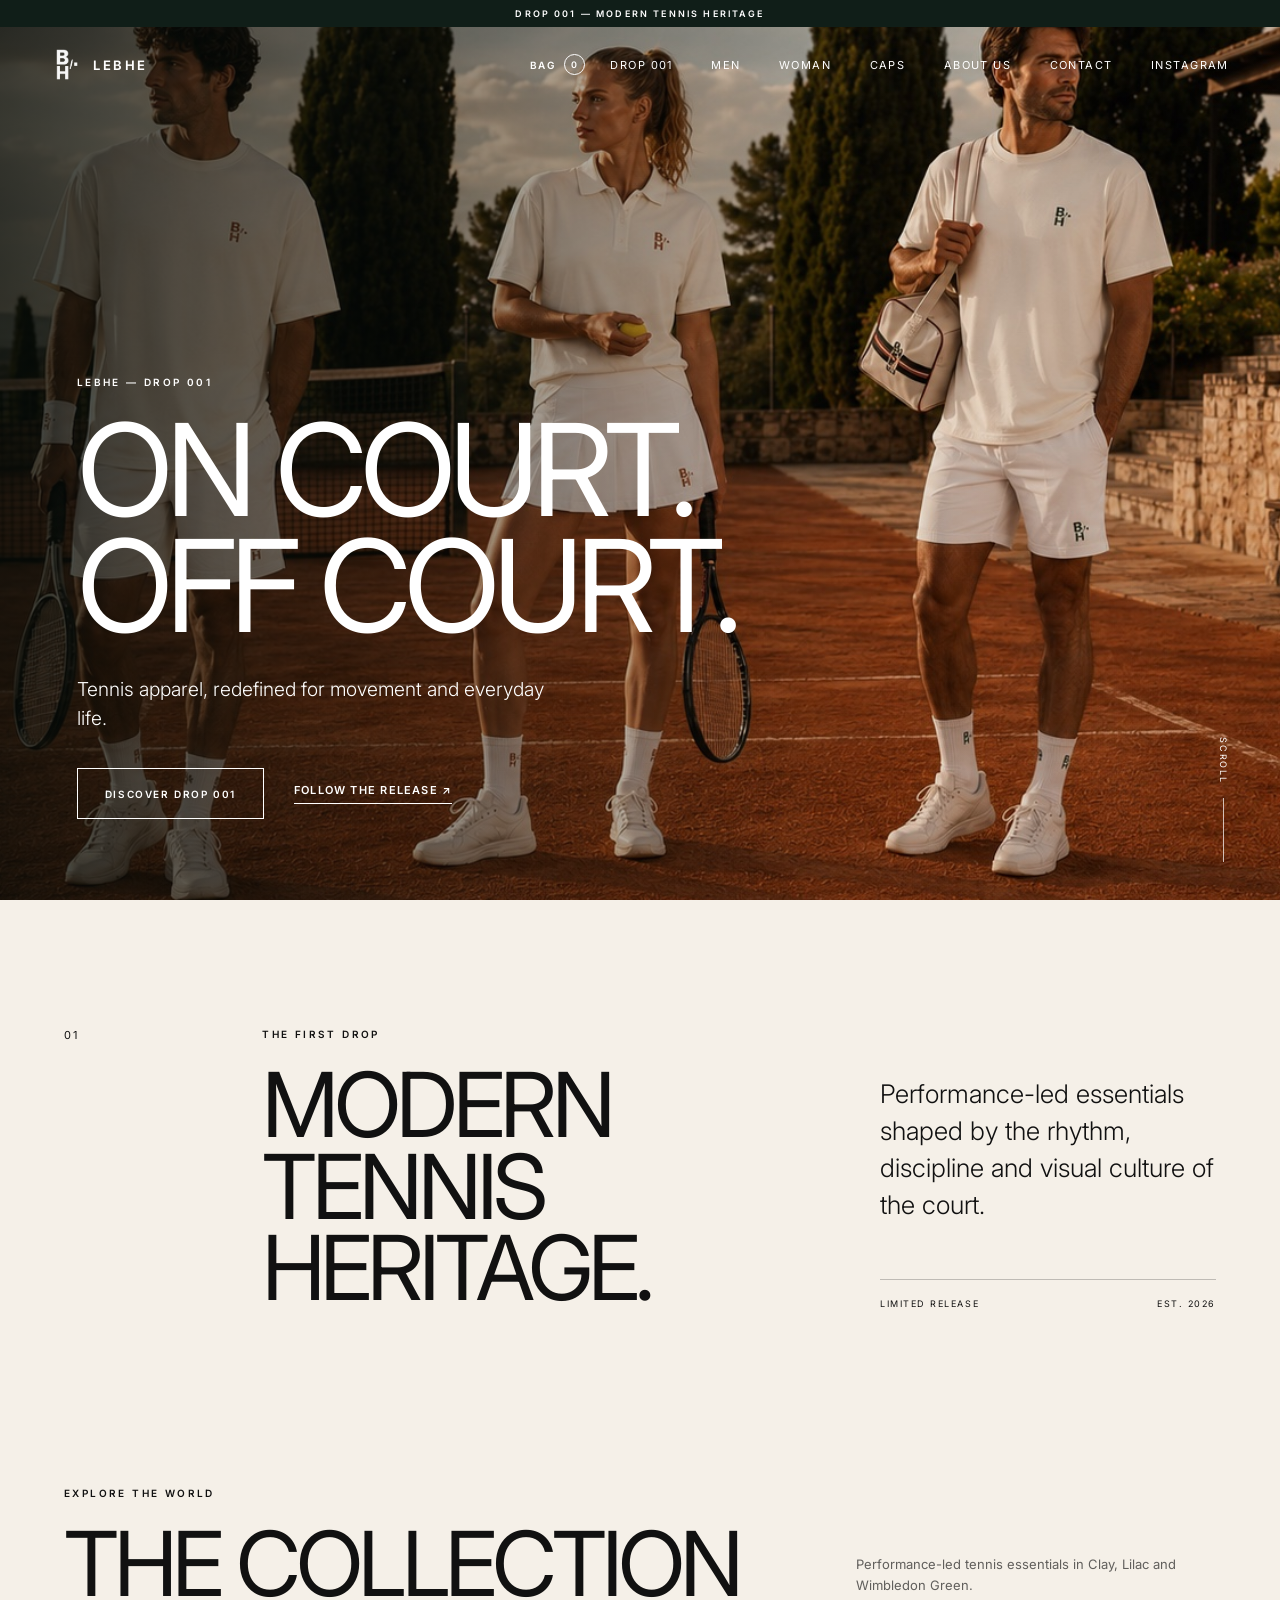
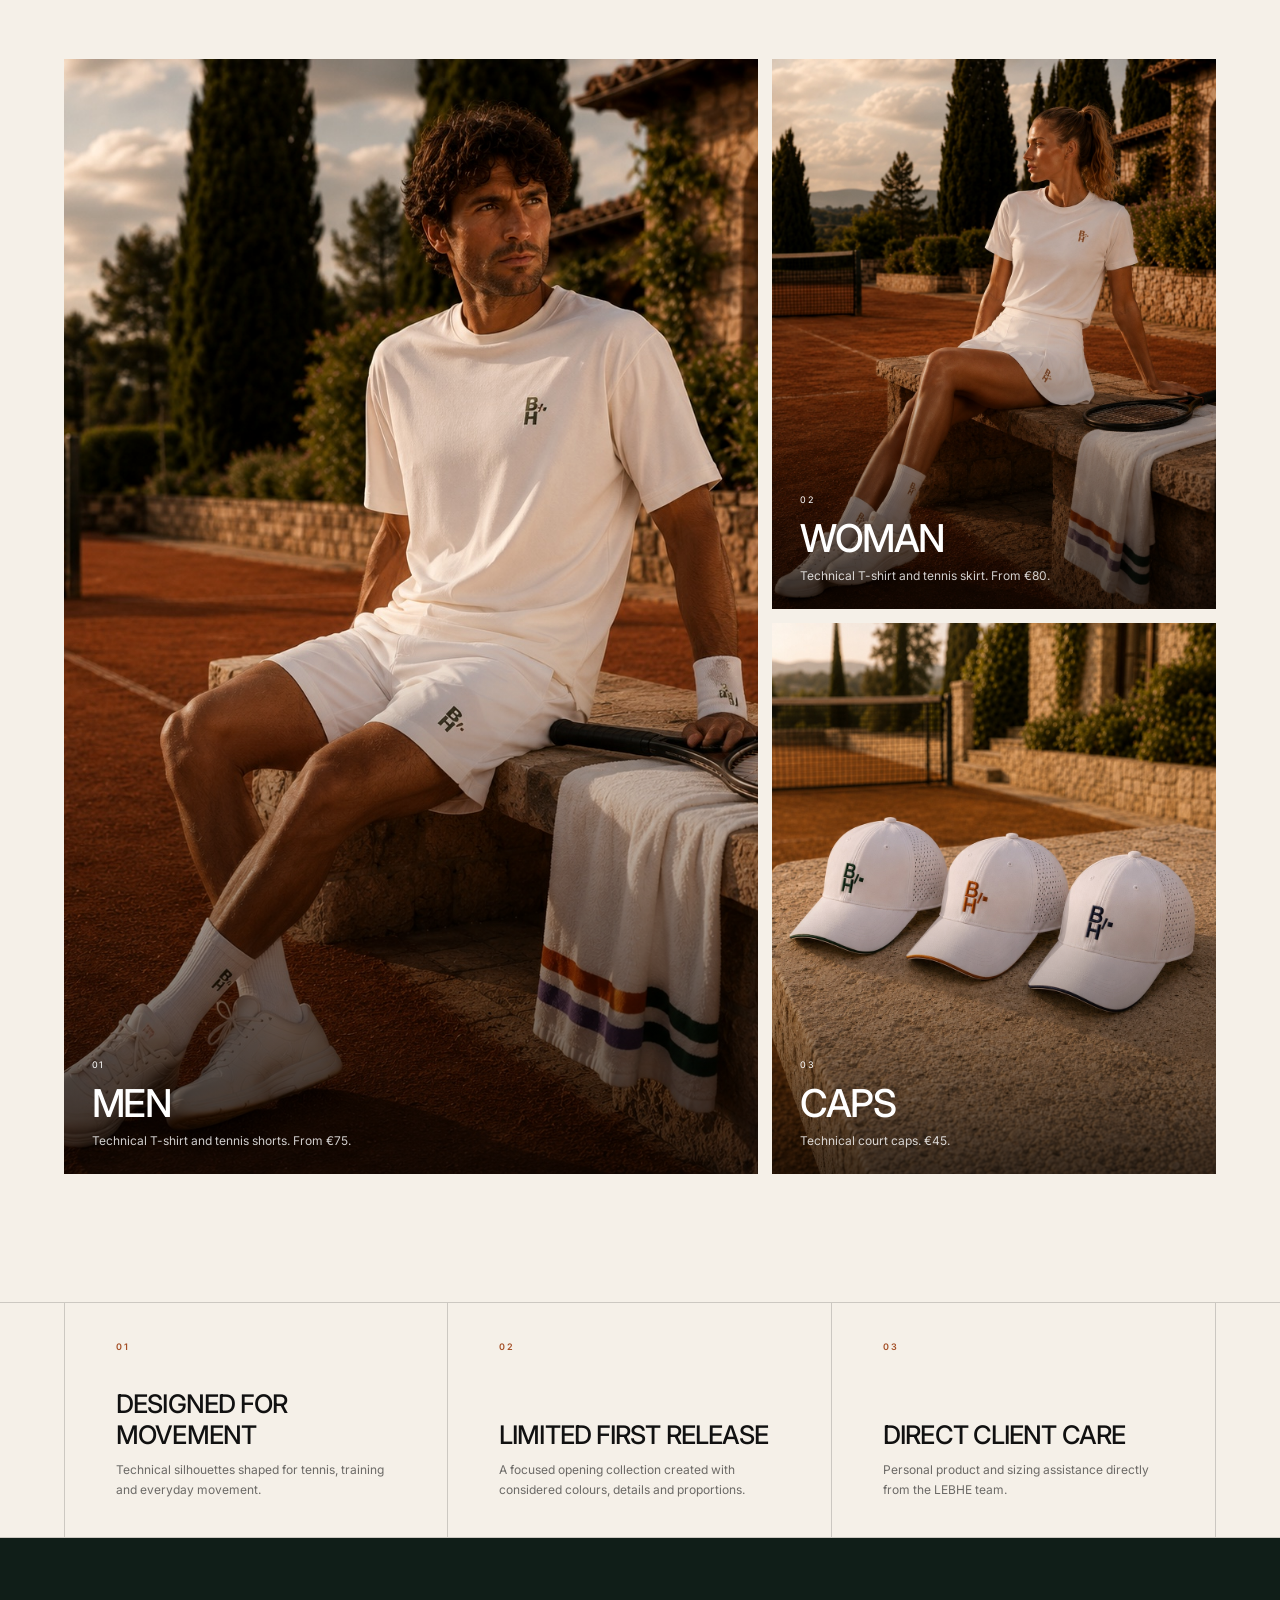
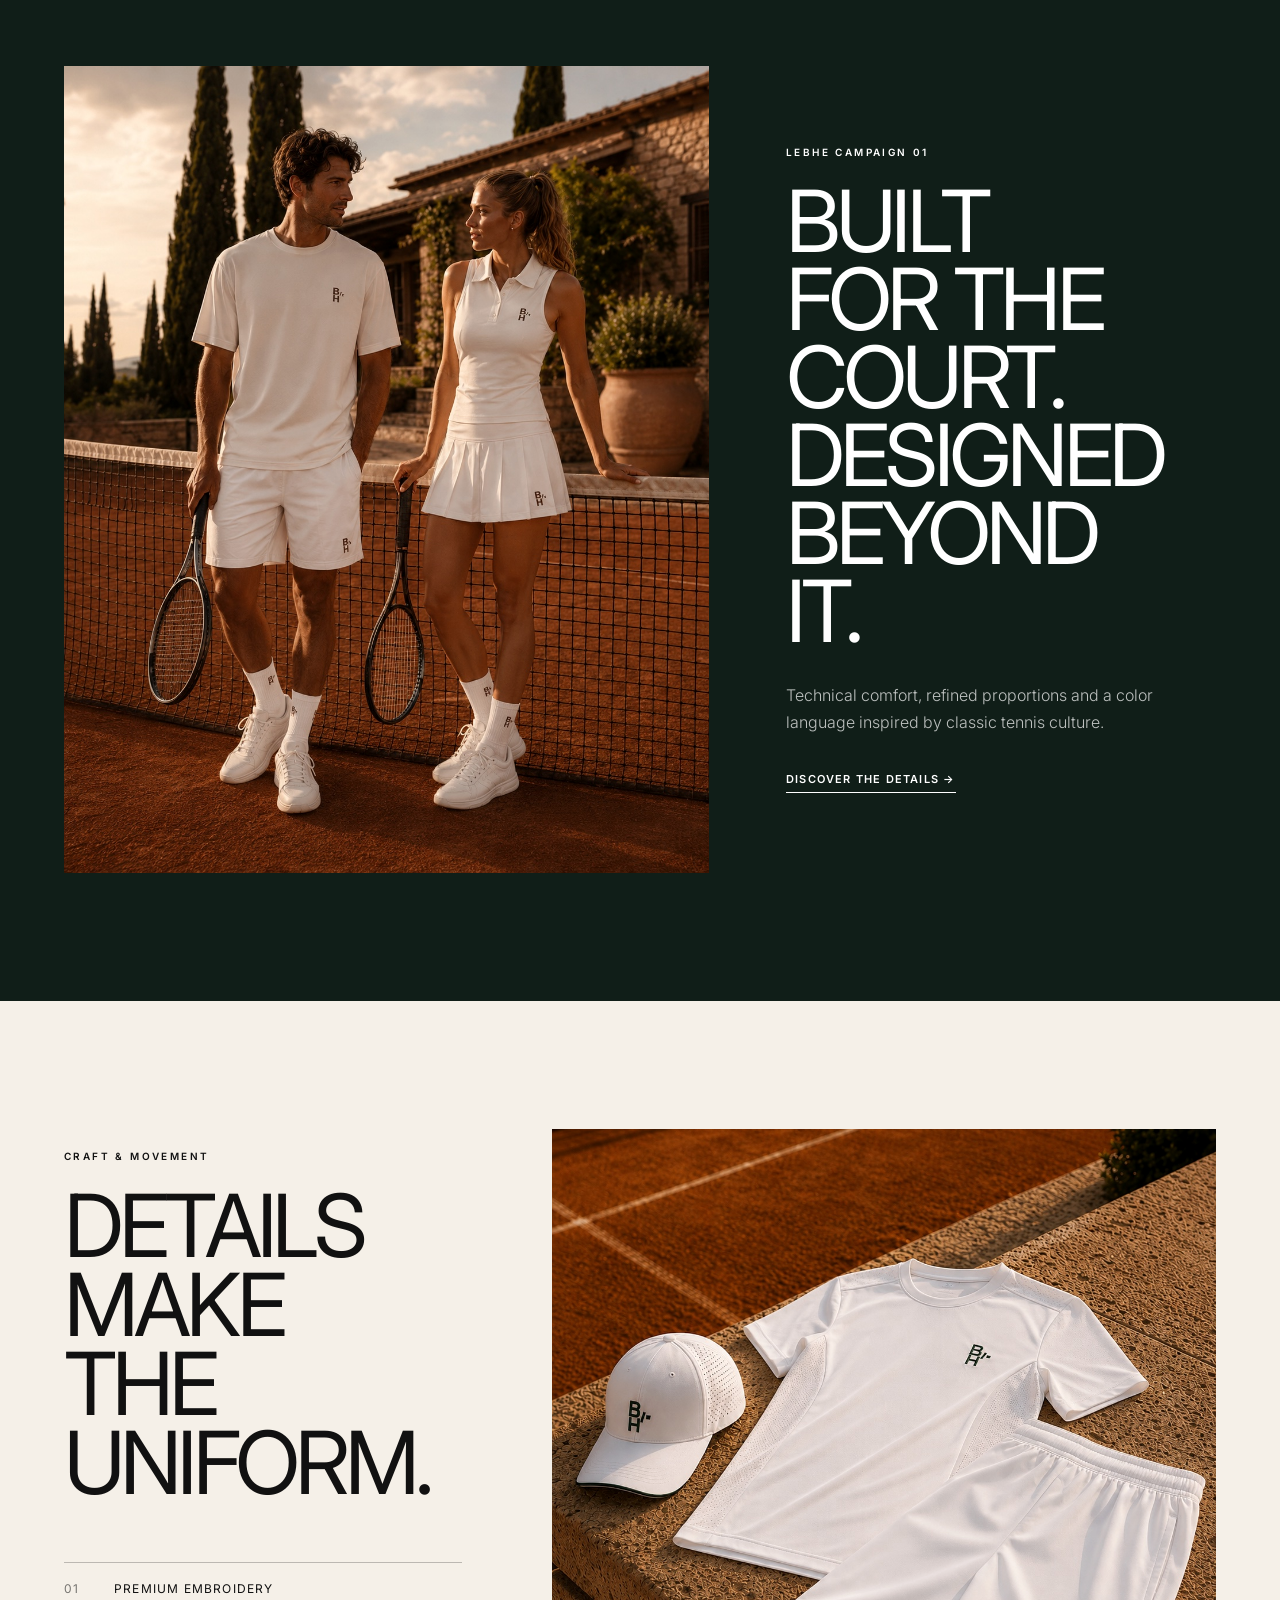
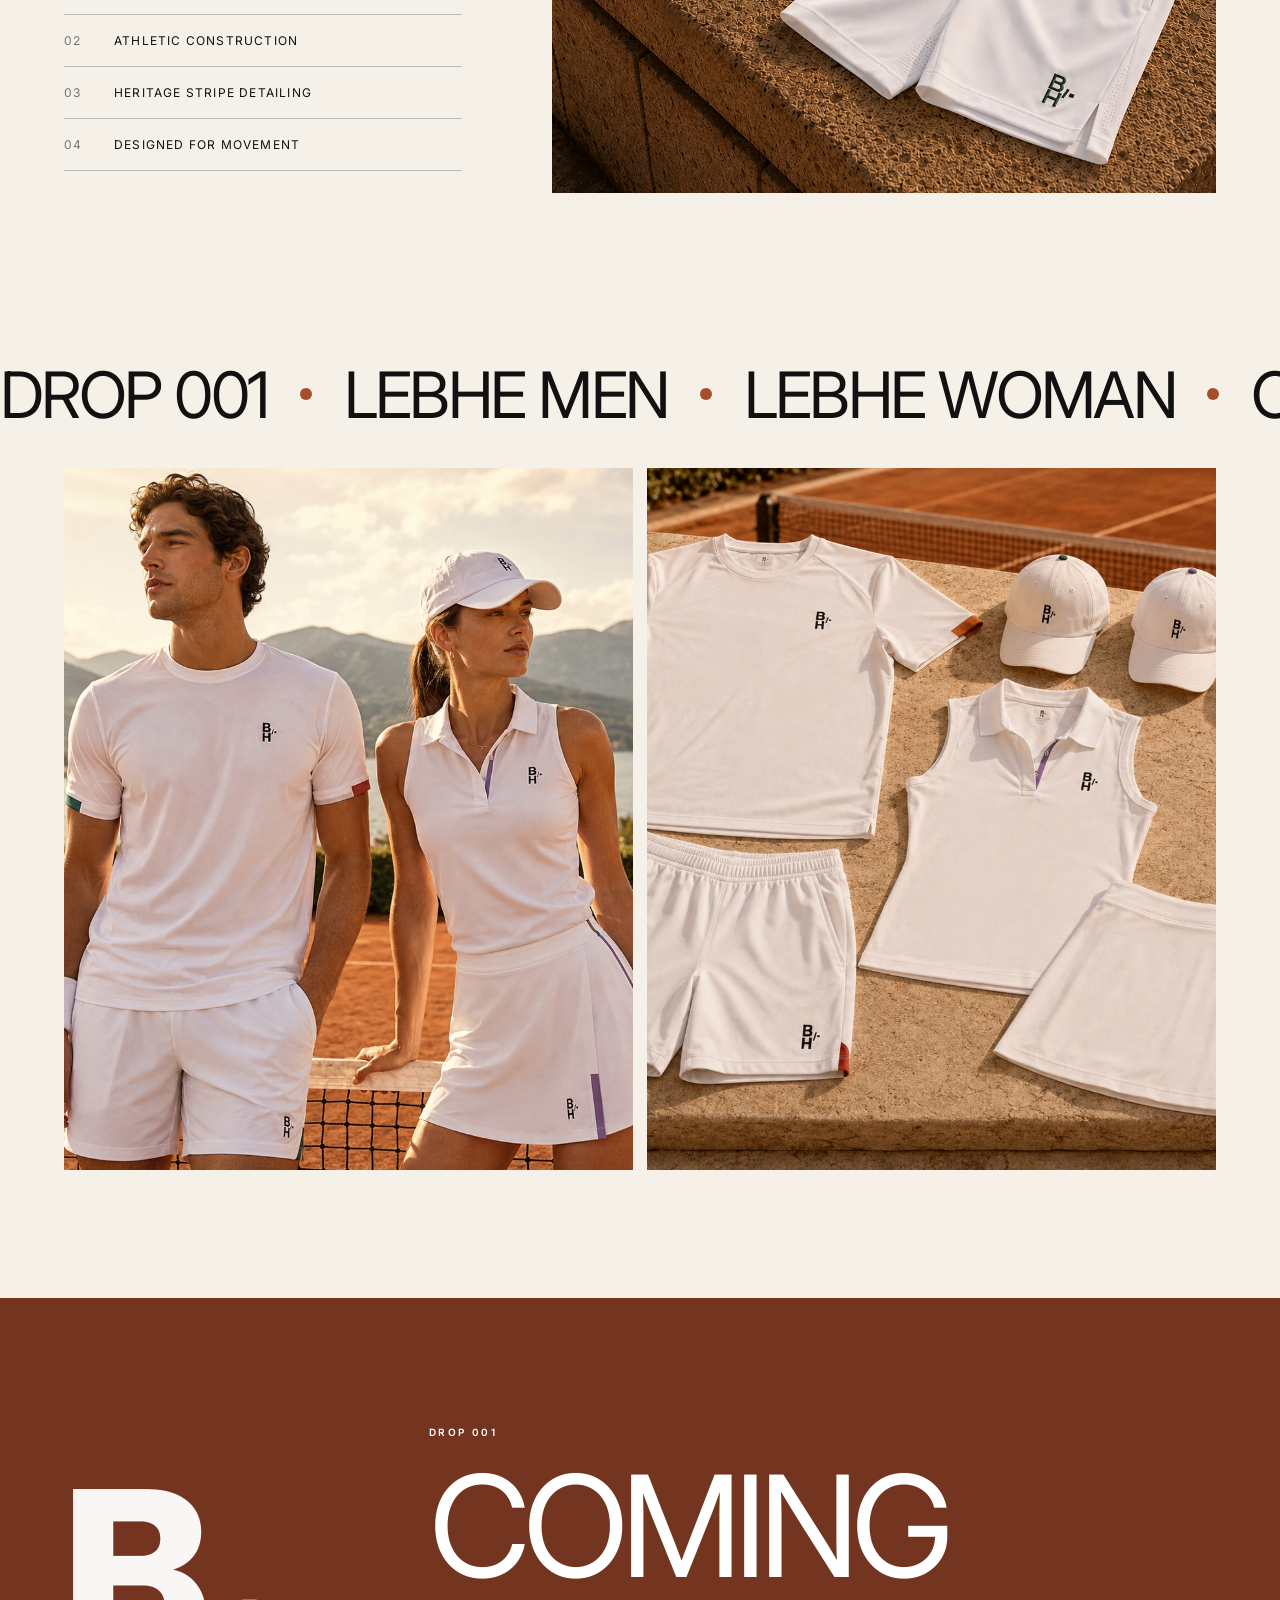
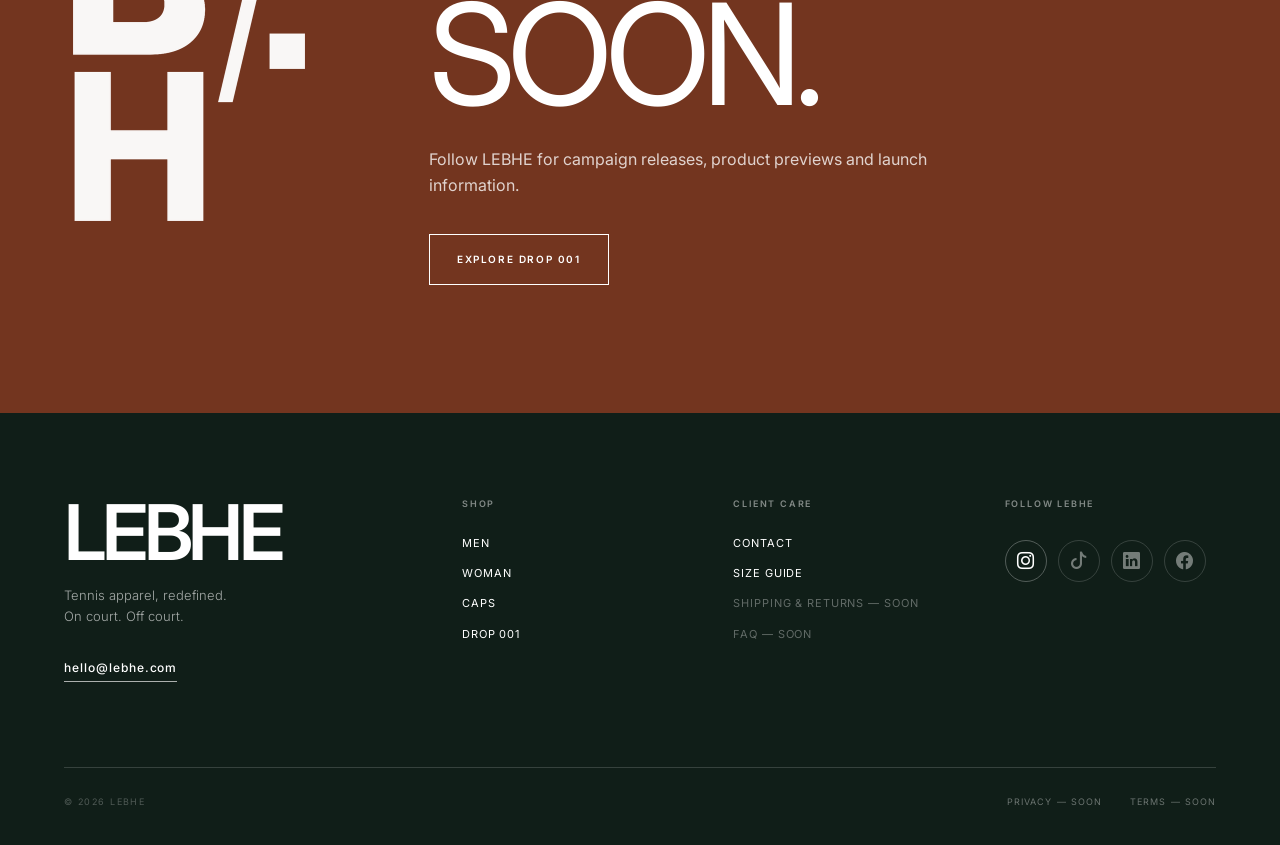
==== commit 03b1ac81: "Change image file formats from PNG to JPG Updated image sources from PNG to JPG format for better co" ====
--- a/index.html
+++ b/index.html
@@ -217,16 +217,17 @@
     <span>LEBHE WOMAN</span>
   </div>
       <div class="lookbook-grid">
-        <figure class="reveal">
+      
+ <figure class="reveal">
   <img
-    src="assets/lookbook-campaign.png"
+    src="assets/collection-story-1.jpg"
     alt="LEBHE Drop 001 campaign featuring men’s and women’s tennis looks"
   >
 </figure>
 
 <figure class="reveal">
   <img
-    src="assets/lookbook-collection.png"
+    src="assets/collection-story-2.jpg"
     alt="LEBHE Drop 001 technical tennis collection arranged beside a clay court"
   >
 </figure>
